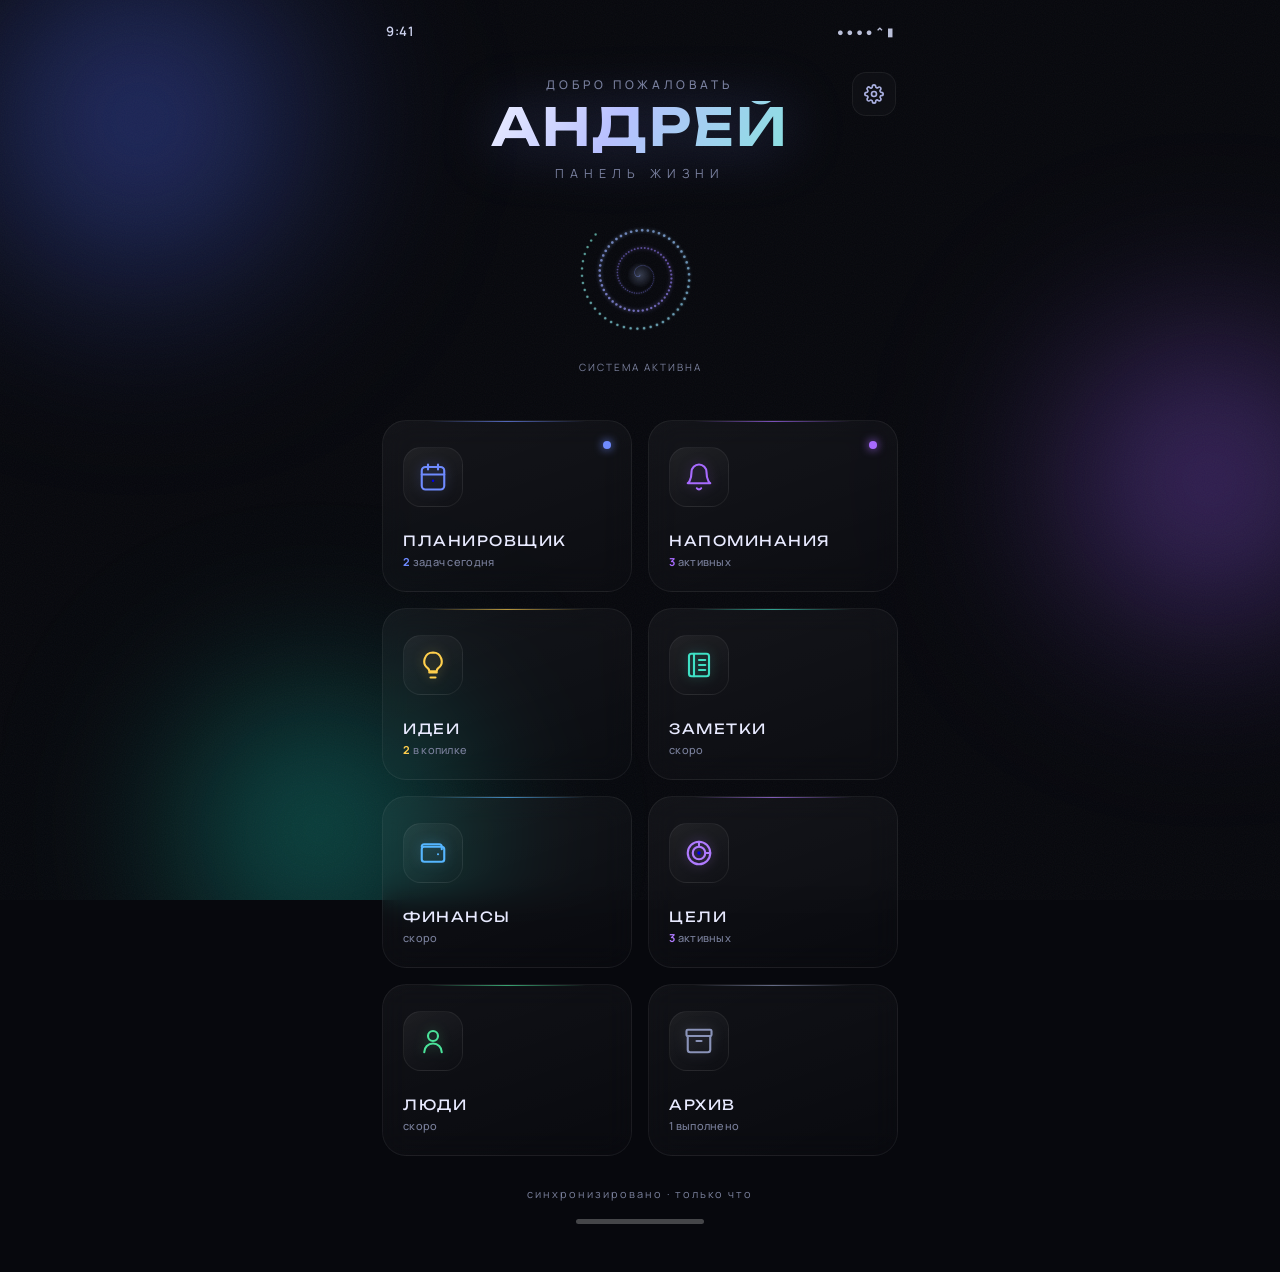
==== index.html @ 5f896f34 "Add files via upload" ====
<!DOCTYPE html>
<html lang="ru">
<head>
<meta charset="UTF-8">
<meta name="viewport" content="width=device-width, initial-scale=1.0, maximum-scale=1.0, user-scalable=no, viewport-fit=cover">
<title>Панель Жизни</title>
<link rel="manifest" href="manifest.json">
<meta name="theme-color" content="#07080d">
<meta name="apple-mobile-web-app-capable" content="yes">
<meta name="apple-mobile-web-app-status-bar-style" content="black-translucent">
<meta name="apple-mobile-web-app-title" content="Панель Жизни">
<link rel="preconnect" href="https://fonts.googleapis.com">
<link rel="preconnect" href="https://fonts.gstatic.com" crossorigin>
<link href="https://fonts.googleapis.com/css2?family=Unbounded:wght@300;400;500;600;700&family=Manrope:wght@300;400;500;600;700&display=swap" rel="stylesheet">
<link rel="stylesheet" href="styles.css">
<style>
  header{text-align:center;padding:30px 0 20px;position:relative}
  .greet{font-size:12px;letter-spacing:4px;color:var(--muted);text-transform:uppercase;margin-bottom:8px;font-weight:500}
  h1.name{font-family:'Unbounded',sans-serif;font-weight:600;font-size:clamp(34px,11vw,52px);
    letter-spacing:2px;line-height:1;
    background:linear-gradient(120deg,#fff 10%,#b8c0ff 45%,#7ee8d8 90%);
    -webkit-background-clip:text;background-clip:text;color:transparent;
    filter:drop-shadow(0 2px 30px rgba(120,140,255,.35));animation:hueShift 10s linear infinite}
  @keyframes hueShift{0%,100%{filter:drop-shadow(0 2px 30px rgba(120,140,255,.35))}50%{filter:drop-shadow(0 2px 36px rgba(120,230,216,.4))}}
  .subtitle{font-size:12.5px;letter-spacing:6px;color:var(--muted);text-transform:uppercase;margin-top:12px;font-weight:400}
  .settings-fab{position:absolute;top:26px;right:2px}

  /* живая спираль */
  .spiral-wrap{display:flex;flex-direction:column;align-items:center;margin-top:18px;gap:10px}
  #spiral{width:150px;height:150px;display:block}
  .spiral-cap{font-size:10px;letter-spacing:2px;color:var(--muted);text-transform:uppercase}

  .grid{display:grid;grid-template-columns:1fr 1fr;gap:16px;margin-top:26px}
  .card{position:relative;border-radius:24px;padding:26px 20px 22px;text-decoration:none;
    background:linear-gradient(160deg,rgba(255,255,255,.045),rgba(255,255,255,.01));
    border:1px solid var(--line);overflow:hidden;cursor:pointer;
    min-height:172px;display:flex;flex-direction:column;justify-content:space-between;
    backdrop-filter:blur(14px);
    transition:transform .35s cubic-bezier(.2,.8,.2,1),border-color .35s,box-shadow .35s;
    opacity:0;transform:translateY(28px) scale(.96);animation:rise .7s forwards cubic-bezier(.2,.8,.2,1)}
  @keyframes rise{to{opacity:1;transform:translateY(0) scale(1)}}
  .card:nth-child(1){animation-delay:.05s}.card:nth-child(2){animation-delay:.13s}
  .card:nth-child(3){animation-delay:.21s}.card:nth-child(4){animation-delay:.29s}
  .card:nth-child(5){animation-delay:.37s}.card:nth-child(6){animation-delay:.45s}
  .card:nth-child(7){animation-delay:.53s}.card:nth-child(8){animation-delay:.61s}
  .card::before{content:"";position:absolute;top:0;left:18%;right:18%;height:1px;
    background:linear-gradient(90deg,transparent,var(--accent),transparent);opacity:.7;transition:.35s}
  .card::after{content:"";position:absolute;inset:0;border-radius:24px;opacity:0;transition:opacity .4s;
    background:radial-gradient(120px 120px at 50% 30%,var(--accent-soft),transparent 70%)}
  .card:hover{transform:translateY(-6px) scale(1.015);border-color:var(--accent-line);
    box-shadow:0 18px 50px -12px var(--accent-glow),0 0 0 1px var(--accent-line) inset}
  .card:hover::after{opacity:1}
  .card:active{transform:translateY(-2px) scale(.99)}
  .icon{width:60px;height:60px;border-radius:18px;display:grid;place-items:center;
    background:linear-gradient(150deg,rgba(255,255,255,.06),transparent);border:1px solid var(--line);transition:.4s}
  .icon svg{width:30px;height:30px;stroke:var(--accent);fill:none;stroke-width:1.7;stroke-linecap:round;stroke-linejoin:round;
    filter:drop-shadow(0 0 6px var(--accent-glow));transition:.4s}
  .card:hover .icon{border-color:var(--accent-line);transform:translateY(-2px)}
  .card:hover .icon svg{filter:drop-shadow(0 0 12px var(--accent))}
  .label{font-family:'Unbounded',sans-serif;font-weight:400;font-size:14px;letter-spacing:1.5px;text-transform:uppercase;color:#e8eaff}
  .meta{font-size:11px;color:var(--muted);margin-top:5px;letter-spacing:.3px;font-weight:500}
  .meta b{color:var(--accent);font-weight:700}
  .dot{position:absolute;top:20px;right:20px;width:8px;height:8px;border-radius:50%;background:var(--accent);
    box-shadow:0 0 10px var(--accent);animation:blink 2.6s ease-in-out infinite}
  @keyframes blink{0%,100%{opacity:1}50%{opacity:.25}}
  .c-plan{--accent:#6f8bff;--accent-soft:rgba(111,139,255,.16);--accent-line:rgba(111,139,255,.5);--accent-glow:rgba(111,139,255,.35)}
  .c-bell{--accent:#a86bff;--accent-soft:rgba(168,107,255,.16);--accent-line:rgba(168,107,255,.5);--accent-glow:rgba(168,107,255,.35)}
  .c-idea{--accent:#ffcf4d;--accent-soft:rgba(255,207,77,.15);--accent-line:rgba(255,207,77,.5);--accent-glow:rgba(255,207,77,.32)}
  .c-note{--accent:#3fe0c5;--accent-soft:rgba(63,224,197,.15);--accent-line:rgba(63,224,197,.5);--accent-glow:rgba(63,224,197,.32)}
  .c-fin{--accent:#56b6ff;--accent-soft:rgba(86,182,255,.15);--accent-line:rgba(86,182,255,.5);--accent-glow:rgba(86,182,255,.32)}
  .c-goal{--accent:#b07bff;--accent-soft:rgba(176,123,255,.16);--accent-line:rgba(176,123,255,.5);--accent-glow:rgba(176,123,255,.35)}
  .c-ppl{--accent:#4be39a;--accent-soft:rgba(75,227,154,.15);--accent-line:rgba(75,227,154,.5);--accent-glow:rgba(75,227,154,.32)}
  .c-arch{--accent:#8a93b8;--accent-soft:rgba(138,147,184,.14);--accent-line:rgba(138,147,184,.5);--accent-glow:rgba(138,147,184,.3)}
  .foot{text-align:center;margin-top:30px;color:var(--muted);font-size:11px;letter-spacing:2px}
  .homebar{width:128px;height:5px;border-radius:3px;background:rgba(255,255,255,.25);margin:18px auto 0}
</style>
</head>
<body>
  <div class="aurora"><div class="blob b1"></div><div class="blob b2"></div><div class="blob b3"></div></div>
  <div class="grain"></div>
  <div class="cursor-glow" id="glow"></div>

  <div class="wrap">
    <div class="statusbar"><span>9:41</span><span class="sig">● ● ● ● ⌃ ▮</span></div>

    <header>
      <a class="iconbtn settings-fab" href="#" title="Настройки" id="settings">
        <svg viewBox="0 0 24 24" fill="none" stroke-width="1.6"><path d="M12 15a3 3 0 100-6 3 3 0 000 6z"/><path d="M19.4 15a1.65 1.65 0 00.33 1.82l.06.06a2 2 0 11-2.83 2.83l-.06-.06a1.65 1.65 0 00-1.82-.33 1.65 1.65 0 00-1 1.51V21a2 2 0 01-4 0v-.09A1.65 1.65 0 009 19.4a1.65 1.65 0 00-1.82.33l-.06.06a2 2 0 11-2.83-2.83l.06-.06a1.65 1.65 0 00.33-1.82 1.65 1.65 0 00-1.51-1H3a2 2 0 010-4h.09A1.65 1.65 0 004.6 9a1.65 1.65 0 00-.33-1.82l-.06-.06a2 2 0 112.83-2.83l.06.06a1.65 1.65 0 001.82.33H9a1.65 1.65 0 001-1.51V3a2 2 0 014 0v.09a1.65 1.65 0 001 1.51 1.65 1.65 0 001.82-.33l.06-.06a2 2 0 112.83 2.83l-.06.06a1.65 1.65 0 00-.33 1.82V9a1.65 1.65 0 001.51 1H21a2 2 0 010 4h-.09a1.65 1.65 0 00-1.51 1z"/></svg>
      </a>
      <div class="greet">Добро пожаловать</div>
      <h1 class="name">АНДРЕЙ</h1>
      <div class="subtitle">панель жизни</div>
      <div class="spiral-wrap">
        <canvas id="spiral" width="300" height="300"></canvas>
        <div class="spiral-cap" id="spiralCap">система активна</div>
      </div>
    </header>

    <main class="grid">
      <a class="card c-plan" href="planner.html">
        <span class="dot"></span>
        <div class="icon"><svg viewBox="0 0 24 24"><rect x="3" y="4" width="18" height="18" rx="3"/><path d="M16 2v4M8 2v4M3 10h18"/><circle cx="12" cy="15" r="1" fill="currentColor" stroke="none"/></svg></div>
        <div><div class="label">Планировщик</div><div class="meta" id="m-plan"><b>—</b> задач сегодня</div></div>
      </a>
      <a class="card c-bell" href="#">
        <span class="dot"></span>
        <div class="icon"><svg viewBox="0 0 24 24"><path d="M18 8a6 6 0 00-12 0c0 7-3 9-3 9h18s-3-2-3-9z"/><path d="M13.7 21a2 2 0 01-3.4 0"/></svg></div>
        <div><div class="label">Напоминания</div><div class="meta" id="m-bell"><b>—</b> активных</div></div>
      </a>
      <a class="card c-idea" href="#">
        <div class="icon"><svg viewBox="0 0 24 24"><path d="M9 18h6M10 22h4M12 2a7 7 0 00-4 12.7c.6.5 1 1.3 1 2.3h6c0-1 .4-1.8 1-2.3A7 7 0 0012 2z"/></svg></div>
        <div><div class="label">Идеи</div><div class="meta" id="m-idea"><b>—</b> в копилке</div></div>
      </a>
      <a class="card c-note" href="#">
        <div class="icon"><svg viewBox="0 0 24 24"><rect x="4" y="3" width="16" height="18" rx="2"/><path d="M8 3v18M12 8h5M12 12h5M12 16h5"/></svg></div>
        <div><div class="label">Заметки</div><div class="meta">скоро</div></div>
      </a>
      <a class="card c-fin" href="#">
        <div class="icon"><svg viewBox="0 0 24 24"><path d="M3 7a2 2 0 012-2h12a2 2 0 012 2v2"/><rect x="3" y="7" width="18" height="12" rx="2"/><path d="M16 13h.01"/></svg></div>
        <div><div class="label">Финансы</div><div class="meta">скоро</div></div>
      </a>
      <a class="card c-goal" href="#">
        <div class="icon"><svg viewBox="0 0 24 24"><circle cx="12" cy="12" r="9"/><circle cx="12" cy="12" r="5"/><circle cx="12" cy="12" r="1.4" fill="currentColor" stroke="none"/><path d="M12 3v3M21 12h-3"/></svg></div>
        <div><div class="label">Цели</div><div class="meta" id="m-goal"><b>—</b> активных</div></div>
      </a>
      <a class="card c-ppl" href="#">
        <div class="icon"><svg viewBox="0 0 24 24"><circle cx="12" cy="8" r="4"/><path d="M5 21c0-3.9 3.1-7 7-7s7 3.1 7 7"/></svg></div>
        <div><div class="label">Люди</div><div class="meta">скоро</div></div>
      </a>
      <a class="card c-arch" href="#">
        <div class="icon"><svg viewBox="0 0 24 24"><path d="M21 8v11a2 2 0 01-2 2H5a2 2 0 01-2-2V8"/><rect x="2" y="3" width="20" height="5" rx="1"/><path d="M10 12h4"/></svg></div>
        <div><div class="label">Архив</div><div class="meta" id="m-arch">всё сохранено</div></div>
      </a>
    </main>

    <div class="foot">синхронизировано · только что</div>
    <div class="homebar"></div>
  </div>

  <div class="toast" id="toast"></div>

<script src="store.js"></script>
<script>
// ===== живая спираль на canvas =====
(function(){
  const cv=document.getElementById('spiral');const ctx=cv.getContext('2d');
  const DPR=Math.min(window.devicePixelRatio||1,2);
  cv.width=300*DPR;cv.height=300*DPR;ctx.scale(DPR,DPR);
  const W=300,H=300,cx=W/2,cy=H/2;
  const N=170;                  // частиц на спирали
  const turns=3.4;              // витков
  const maxR=120;
  const palette=[[111,139,255],[155,124,255],[126,232,216]];
  function lerp(a,b,t){return a+(b-a)*t}
  function colAt(t){ // плавный переход по палитре
    const seg=t*(palette.length-1);const i=Math.floor(seg);const f=seg-i;
    const a=palette[i],b=palette[Math.min(i+1,palette.length-1)];
    return [Math.round(lerp(a[0],b[0],f)),Math.round(lerp(a[1],b[1],f)),Math.round(lerp(a[2],b[2],f))];
  }
  let t0=performance.now();
  function frame(now){
    const time=(now-t0)/1000;
    ctx.clearRect(0,0,W,H);
    ctx.globalCompositeOperation='lighter';
    const breath=1+0.05*Math.sin(time*1.2);            // дыхание
    for(let i=0;i<N;i++){
      const p=i/N;
      const ang=p*turns*Math.PI*2 + time*0.6;          // вращение
      const r=p*maxR*breath;
      const x=cx+Math.cos(ang)*r;
      const y=cy+Math.sin(ang)*r;
      const c=colAt(p);
      const pulse=0.55+0.45*Math.sin(time*2 - p*6);     // бегущая волна яркости
      const size=lerp(0.6,2.8,p)*(0.8+0.5*pulse);
      ctx.beginPath();
      ctx.fillStyle='rgba('+c[0]+','+c[1]+','+c[2]+','+(0.25+0.6*pulse*p).toFixed(3)+')';
      ctx.shadowColor='rgba('+c[0]+','+c[1]+','+c[2]+',0.9)';
      ctx.shadowBlur=8*pulse;
      ctx.arc(x,y,size,0,Math.PI*2);
      ctx.fill();
    }
    // светящееся ядро
    const core=ctx.createRadialGradient(cx,cy,0,cx,cy,26);
    core.addColorStop(0,'rgba(180,200,255,'+(0.5+0.3*Math.sin(time*1.6))+')');
    core.addColorStop(1,'rgba(180,200,255,0)');
    ctx.fillStyle=core;ctx.shadowBlur=0;
    ctx.beginPath();ctx.arc(cx,cy,26,0,Math.PI*2);ctx.fill();
    ctx.globalCompositeOperation='source-over';
    requestAnimationFrame(frame);
  }
  requestAnimationFrame(frame);
})();

// ===== живые цифры на карточках из хранилища =====
(function(){
  const T=Store.tasks, today=Store.today();
  const todayCnt=T.filter(t=>t.date===today && t.status!=='done').length;
  const remCnt=T.reduce((s,t)=>s+((t.reminders&&t.reminders.length&&t.status!=='done')?1:0),0);
  const goalCnt=Store.goals.length;
  const ideaCnt=Store.ideas.length;
  const arch=T.filter(t=>t.status==='done').length;
  set('m-plan', todayCnt, 'задач сегодня');
  set('m-bell', remCnt, 'активных');
  set('m-idea', ideaCnt, 'в копилке');
  set('m-goal', goalCnt, 'активных');
  document.getElementById('m-arch').textContent = arch? (arch+' выполнено') : 'всё сохранено';
  function set(id,n,suffix){const el=document.getElementById(id);if(el)el.innerHTML='<b>'+n+'</b> '+suffix;}
})();

// ===== ореол за курсором =====
const glow=document.getElementById('glow');
window.addEventListener('pointermove',e=>{if(e.pointerType==='mouse'){glow.style.opacity=1;glow.style.left=e.clientX+'px';glow.style.top=e.clientY+'px'}});

// настройки (заглушка)
document.getElementById('settings').onclick=e=>{e.preventDefault();const t=document.getElementById('toast');t.innerHTML='⚙ Настройки появятся позже';t.classList.add('show');setTimeout(()=>t.classList.remove('show'),1800)};

// регистрация service worker для установки на телефон
if('serviceWorker' in navigator){navigator.serviceWorker.register('service-worker.js').catch(()=>{})}
</script>
</body>
</html>
---- styles.css ----
/* ===== Панель Жизни — общая дизайн-система ===== */
:root{
  --bg:#07080d;--ink:#eef1ff;--muted:#7a809c;
  --line:rgba(255,255,255,.06);--glass:rgba(255,255,255,.025);
  --accent:#6f8bff;--accent-soft:rgba(111,139,255,.16);
  --accent-line:rgba(111,139,255,.5);--accent-glow:rgba(111,139,255,.35);
  --p-high:#ff6b8b;--p-mid:#ffcf4d;--p-low:#4be39a;
  --s-plan:#6f8bff;--s-prog:#ffcf4d;--s-done:#4be39a;
  --safe-top:env(safe-area-inset-top,0px);
  --safe-bot:env(safe-area-inset-bottom,0px);
}
*{margin:0;padding:0;box-sizing:border-box;-webkit-tap-highlight-color:transparent}
html,body{height:100%}
body{font-family:'Manrope',sans-serif;background:var(--bg);color:var(--ink);
  overflow-x:hidden;position:relative;min-height:100vh;-webkit-font-smoothing:antialiased}

/* фон-атмосфера */
.aurora{position:fixed;inset:0;z-index:0;overflow:hidden;pointer-events:none}
.blob{position:absolute;border-radius:50%;filter:blur(80px);opacity:.5;mix-blend-mode:screen}
.b1{width:480px;height:480px;background:radial-gradient(circle,#4f6bff,transparent 70%);top:-120px;left:-100px;animation:drift1 18s ease-in-out infinite}
.b2{width:420px;height:420px;background:radial-gradient(circle,#9b5cff,transparent 70%);top:30%;right:-140px;animation:drift2 22s ease-in-out infinite}
.b3{width:380px;height:380px;background:radial-gradient(circle,#15d9c4,transparent 70%);bottom:-120px;left:10%;animation:drift3 26s ease-in-out infinite}
@keyframes drift1{0%,100%{transform:translate(0,0) scale(1)}50%{transform:translate(60px,80px) scale(1.15)}}
@keyframes drift2{0%,100%{transform:translate(0,0) scale(1)}50%{transform:translate(-70px,60px) scale(.9)}}
@keyframes drift3{0%,100%{transform:translate(0,0) scale(1)}50%{transform:translate(50px,-60px) scale(1.1)}}
.grain{position:fixed;inset:0;z-index:1;pointer-events:none;opacity:.04;
  background-image:url("data:image/svg+xml,%3Csvg xmlns='http://www.w3.org/2000/svg' width='120' height='120'%3E%3Cfilter id='n'%3E%3CfeTurbulence type='fractalNoise' baseFrequency='.9' numOctaves='2'/%3E%3C/filter%3E%3Crect width='100%25' height='100%25' filter='url(%23n)'/%3E%3C/svg%3E")}
.cursor-glow{position:fixed;width:520px;height:520px;border-radius:50%;
  background:radial-gradient(circle,rgba(120,140,255,.10),transparent 60%);
  transform:translate(-50%,-50%);pointer-events:none;z-index:2;transition:opacity .4s;opacity:0;will-change:transform}

.wrap{position:relative;z-index:3;max-width:560px;margin:0 auto;
  padding:calc(var(--safe-top) + 8px) 22px calc(var(--safe-bot) + 48px);min-height:100vh}

/* статус-бар-заглушка */
.statusbar{display:flex;justify-content:space-between;align-items:center;padding:14px 4px 6px;font-size:13px;font-weight:600;letter-spacing:.5px;color:#cfd4f0}
.statusbar .sig{display:flex;gap:6px;align-items:center;opacity:.9;font-size:11px}

/* шапка экрана */
.topbar{display:flex;align-items:center;gap:14px;padding:10px 2px 6px}
.iconbtn{width:44px;height:44px;border-radius:14px;border:1px solid var(--line);background:var(--glass);
  backdrop-filter:blur(10px);display:grid;place-items:center;cursor:pointer;transition:.3s;flex-shrink:0;text-decoration:none}
.iconbtn:hover{border-color:var(--accent-line);box-shadow:0 0 20px var(--accent-glow)}
.iconbtn svg{width:20px;height:20px;stroke:#aab0e0;fill:none;stroke-width:2;stroke-linecap:round;stroke-linejoin:round}
.titleblock{flex:1}
.titleblock .kicker{font-size:10px;letter-spacing:3px;color:var(--muted);text-transform:uppercase;font-weight:500}
.titleblock h1{font-family:'Unbounded',sans-serif;font-weight:500;font-size:24px;letter-spacing:1px;
  background:linear-gradient(120deg,#fff,#b8c0ff);-webkit-background-clip:text;background-clip:text;color:transparent}

/* всплывашка */
.toast{position:fixed;left:50%;bottom:calc(var(--safe-bot) + 30px);transform:translateX(-50%) translateY(20px);
  background:rgba(20,22,34,.92);backdrop-filter:blur(16px);border:1px solid var(--accent-line);color:#eef1ff;
  padding:13px 20px;border-radius:16px;font-size:13px;font-weight:500;z-index:80;box-shadow:0 12px 40px -8px var(--accent-glow);
  opacity:0;pointer-events:none;transition:.35s;max-width:88%}
.toast.show{opacity:1;transform:translateX(-50%) translateY(0)}
.toast b{color:var(--accent)}
.hidden{display:none!important}
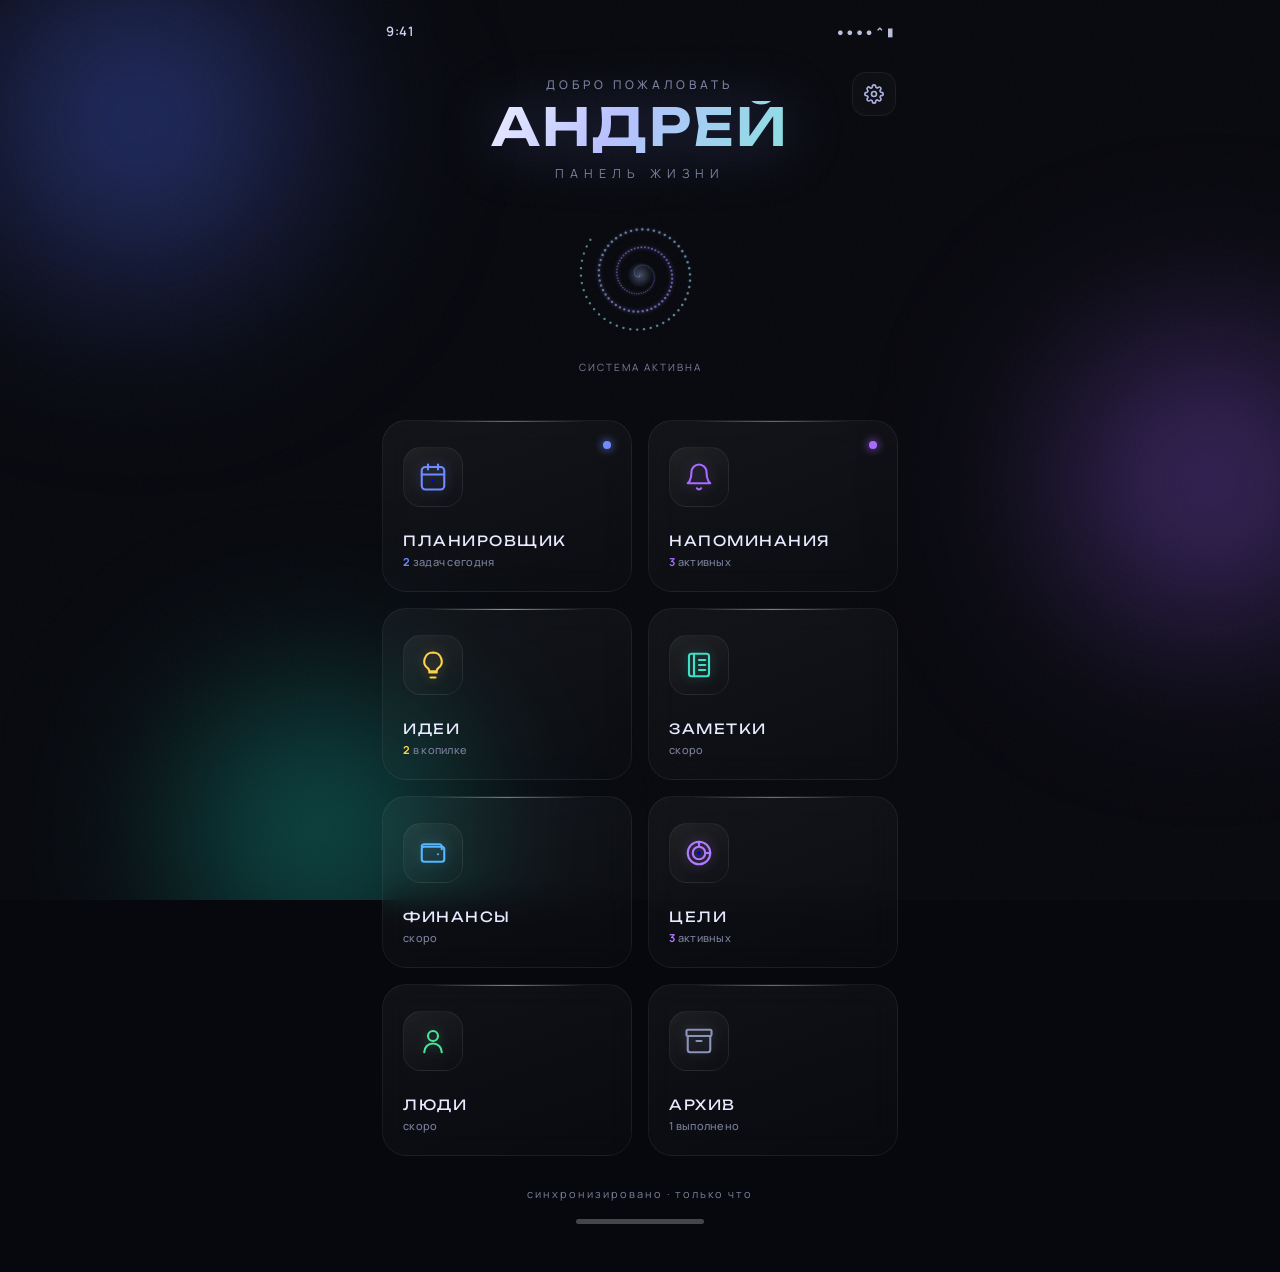
==== commit cd629f4d: "Add files via upload" ====
--- a/index.html
+++ b/index.html
@@ -127,7 +127,7 @@
         <div class="icon"><svg viewBox="0 0 24 24"><circle cx="12" cy="8" r="4"/><path d="M5 21c0-3.9 3.1-7 7-7s7 3.1 7 7"/></svg></div>
         <div><div class="label">Люди</div><div class="meta">скоро</div></div>
       </a>
-      <a class="card c-arch" href="#">
+      <a class="card c-arch" href="archive.html">
         <div class="icon"><svg viewBox="0 0 24 24"><path d="M21 8v11a2 2 0 01-2 2H5a2 2 0 01-2-2V8"/><rect x="2" y="3" width="20" height="5" rx="1"/><path d="M10 12h4"/></svg></div>
         <div><div class="label">Архив</div><div class="meta" id="m-arch">всё сохранено</div></div>
       </a>
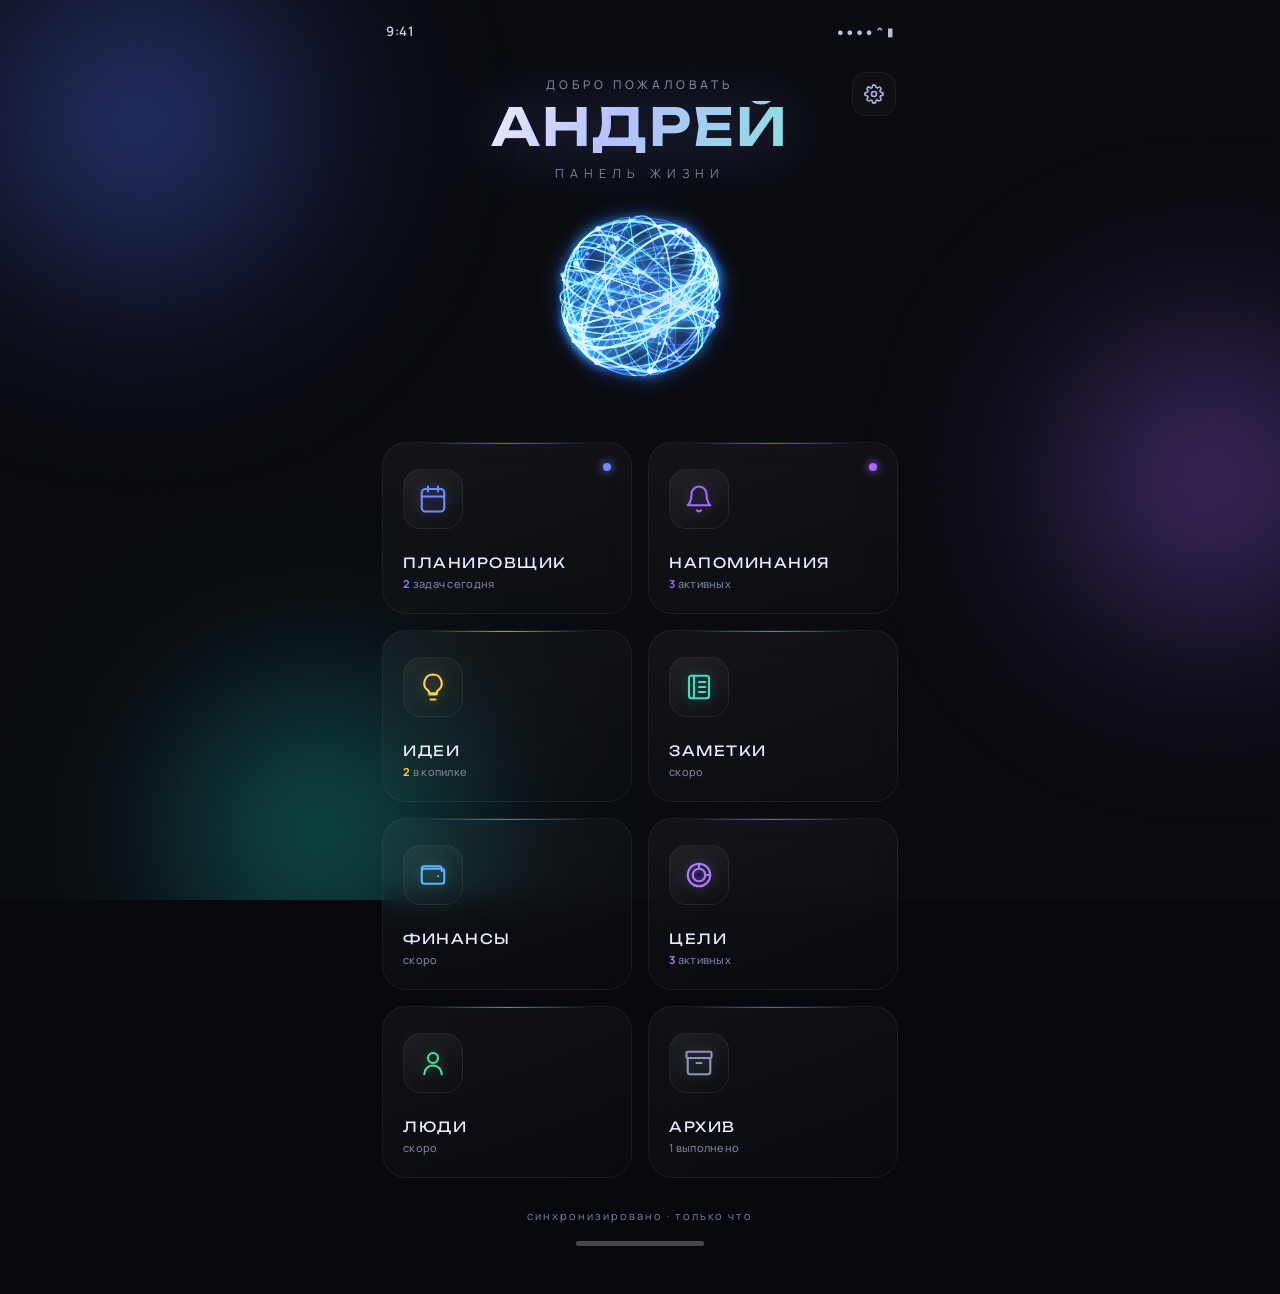
==== commit 3745cd7c: "Add files via upload" ====
--- a/index.html
+++ b/index.html
@@ -26,9 +26,9 @@
   .settings-fab{position:absolute;top:26px;right:2px}
 
   /* живая спираль */
-  .spiral-wrap{display:flex;flex-direction:column;align-items:center;margin-top:18px;gap:10px}
-  #spiral{width:150px;height:150px;display:block}
-  .spiral-cap{font-size:10px;letter-spacing:2px;color:var(--muted);text-transform:uppercase}
+  .spiral-wrap{display:flex;flex-direction:column;align-items:center;margin-top:14px}
+  #sphere{width:200px;height:200px;display:block;touch-action:none;cursor:grab}
+  #sphere:active{cursor:grabbing}
 
   .grid{display:grid;grid-template-columns:1fr 1fr;gap:16px;margin-top:26px}
   .card{position:relative;border-radius:24px;padding:26px 20px 22px;text-decoration:none;
@@ -91,8 +91,7 @@
       <h1 class="name">АНДРЕЙ</h1>
       <div class="subtitle">панель жизни</div>
       <div class="spiral-wrap">
-        <canvas id="spiral" width="300" height="300"></canvas>
-        <div class="spiral-cap" id="spiralCap">система активна</div>
+        <canvas id="sphere"></canvas>
       </div>
     </header>
 
@@ -141,54 +140,125 @@
 
 <script src="store.js"></script>
 <script>
-// ===== живая спираль на canvas =====
+// ===== интерактивная сфера с орбитами =====
 (function(){
-  const cv=document.getElementById('spiral');const ctx=cv.getContext('2d');
-  const DPR=Math.min(window.devicePixelRatio||1,2);
-  cv.width=300*DPR;cv.height=300*DPR;ctx.scale(DPR,DPR);
-  const W=300,H=300,cx=W/2,cy=H/2;
-  const N=170;                  // частиц на спирали
-  const turns=3.4;              // витков
-  const maxR=120;
-  const palette=[[111,139,255],[155,124,255],[126,232,216]];
-  function lerp(a,b,t){return a+(b-a)*t}
-  function colAt(t){ // плавный переход по палитре
-    const seg=t*(palette.length-1);const i=Math.floor(seg);const f=seg-i;
-    const a=palette[i],b=palette[Math.min(i+1,palette.length-1)];
-    return [Math.round(lerp(a[0],b[0],f)),Math.round(lerp(a[1],b[1],f)),Math.round(lerp(a[2],b[2],f))];
-  }
-  let t0=performance.now();
-  function frame(now){
-    const time=(now-t0)/1000;
+  const cv=document.getElementById('sphere');if(!cv)return;
+  const ctx=cv.getContext('2d');
+  let W,H,CX,CY,R,DPR;
+  function resize(){
+    DPR=Math.min(window.devicePixelRatio||1,2);
+    const css=cv.getBoundingClientRect();
+    W=css.width||200;H=css.height||200;
+    cv.width=W*DPR;cv.height=H*DPR;
+    ctx.setTransform(DPR,0,0,DPR,0,0);
+    CX=W/2;CY=H/2;R=Math.min(W,H)*0.40;
+  }
+  resize();window.addEventListener('resize',resize);
+
+  function makeArc(){
+    const a=Math.random()*Math.PI*2;
+    const b=(Math.random()-0.5)*Math.PI;
+    const hue=195+Math.random()*40;
+    return {a,b,hue,
+      light:55+Math.random()*25,
+      width:Math.random()*1.2+0.6,
+      seg:0.55+Math.random()*0.9,
+      off:Math.random()*Math.PI*2,
+      speed:(Math.random()*0.4+0.6)*(Math.random()<.5?-1:1)};
+  }
+  const arcs=Array.from({length:42},makeArc);
+
+  function project(theta,arc,rotY,rotX){
+    let x=Math.cos(theta),y=Math.sin(theta),z=0;
+    let y1=y*Math.cos(arc.b)-z*Math.sin(arc.b);
+    let z1=y*Math.sin(arc.b)+z*Math.cos(arc.b);
+    const ay=arc.a+rotY;
+    let x2=x*Math.cos(ay)+z1*Math.sin(ay);
+    let z2=-x*Math.sin(ay)+z1*Math.cos(ay);
+    let y3=y1*Math.cos(rotX)-z2*Math.sin(rotX);
+    let z3=y1*Math.sin(rotX)+z2*Math.cos(rotX);
+    return {x:x2,y:y3,z:z3};
+  }
+
+  // быстрее, чем оригинал
+  let rotY=0,rotX=-0.25;
+  let velY=0.011,velX=0;          // автоповорот ускорен (было 0.0045)
+  let dragging=false,lastX=0,lastY=0;
+  const AUTO=0.011;
+  let energy=0;
+
+  function down(x,y){dragging=true;lastX=x;lastY=y;velX=velY=0}
+  function move(x,y){if(!dragging)return;
+    const dx=x-lastX,dy=y-lastY;
+    rotY+=dx*0.011;rotX+=dy*0.011;
+    rotX=Math.max(-Math.PI/2.1,Math.min(Math.PI/2.1,rotX));
+    velY=dx*0.011;velX=dy*0.011;lastX=x;lastY=y;}
+  function up(){dragging=false}
+  cv.addEventListener('mousedown',e=>down(e.clientX,e.clientY));
+  window.addEventListener('mousemove',e=>move(e.clientX,e.clientY));
+  window.addEventListener('mouseup',up);
+  cv.addEventListener('touchstart',e=>{const t=e.touches[0];down(t.clientX,t.clientY)},{passive:true});
+  cv.addEventListener('touchmove',e=>{const t=e.touches[0];move(t.clientX,t.clientY);e.preventDefault()},{passive:false});
+  cv.addEventListener('touchend',up);
+
+  let t=0;
+  function frame(){
+    const speedNow=Math.min(1,(Math.abs(velY)+Math.abs(velX))/0.05);
+    energy+=(speedNow-energy)*(speedNow>energy?0.25:0.04);
+    t+=0.011+energy*0.06;          // течение орбит ускорено (было 0.0045)
+
+    rotY+=velY;rotX+=velX;
+    rotX=Math.max(-Math.PI/2.1,Math.min(Math.PI/2.1,rotX));
+    if(!dragging){
+      velY*=0.95;velX*=0.95;
+      if(Math.abs(velY)<AUTO&&Math.abs(velX)<0.0005){velY+=(AUTO-velY)*0.02;velX*=0.9;}
+    }
+
     ctx.clearRect(0,0,W,H);
     ctx.globalCompositeOperation='lighter';
-    const breath=1+0.05*Math.sin(time*1.2);            // дыхание
-    for(let i=0;i<N;i++){
-      const p=i/N;
-      const ang=p*turns*Math.PI*2 + time*0.6;          // вращение
-      const r=p*maxR*breath;
-      const x=cx+Math.cos(ang)*r;
-      const y=cy+Math.sin(ang)*r;
-      const c=colAt(p);
-      const pulse=0.55+0.45*Math.sin(time*2 - p*6);     // бегущая волна яркости
-      const size=lerp(0.6,2.8,p)*(0.8+0.5*pulse);
-      ctx.beginPath();
-      ctx.fillStyle='rgba('+c[0]+','+c[1]+','+c[2]+','+(0.25+0.6*pulse*p).toFixed(3)+')';
-      ctx.shadowColor='rgba('+c[0]+','+c[1]+','+c[2]+',0.9)';
-      ctx.shadowBlur=8*pulse;
-      ctx.arc(x,y,size,0,Math.PI*2);
-      ctx.fill();
-    }
-    // светящееся ядро
-    const core=ctx.createRadialGradient(cx,cy,0,cx,cy,26);
-    core.addColorStop(0,'rgba(180,200,255,'+(0.5+0.3*Math.sin(time*1.6))+')');
-    core.addColorStop(1,'rgba(180,200,255,0)');
-    ctx.fillStyle=core;ctx.shadowBlur=0;
-    ctx.beginPath();ctx.arc(cx,cy,26,0,Math.PI*2);ctx.fill();
+
+    arcs.forEach(arc=>{
+      const phase=arc.off+t*arc.speed;
+      const start=phase,end=phase+arc.seg*Math.PI*2;
+      const steps=64;let prev=null;
+      for(let i=0;i<=steps;i++){
+        const th=start+(end-start)*(i/steps);
+        const p=project(th,arc,rotY,rotX);
+        const sx=CX+p.x*R,sy=CY+p.y*R;
+        const depth=(p.z+1)/2;
+        // усилены яркость и свечение
+        const alpha=(0.22+depth*0.78)*(1+energy*0.9);
+        const light=arc.light+energy*22;
+        if(prev){
+          ctx.strokeStyle='hsla('+arc.hue+',100%,'+light+'%,'+Math.min(1,alpha)+')';
+          ctx.lineWidth=arc.width*(1+energy*0.6);
+          ctx.shadowColor='hsla('+arc.hue+',100%,70%,0.9)';
+          ctx.shadowBlur=6+depth*8+energy*10;   // сияние линий
+          ctx.beginPath();ctx.moveTo(prev.sx,prev.sy);ctx.lineTo(sx,sy);ctx.stroke();
+        }
+        prev={sx,sy};
+      }
+      // яркая точка-голова на ведущем конце дуги
+      const head=project(end,arc,rotY,rotX);
+      const hd=(head.z+1)/2;
+      const hx=CX+head.x*R,hy=CY+head.y*R;
+      ctx.shadowColor='hsla('+arc.hue+',100%,75%,1)';
+      ctx.shadowBlur=10+hd*14+energy*16;
+      ctx.fillStyle='hsla('+arc.hue+',100%,'+(80+energy*15)+'%,'+(0.5+hd*0.5)+')';
+      ctx.beginPath();ctx.arc(hx,hy,(1.4+hd*1.8)*(1+energy*0.5),0,Math.PI*2);ctx.fill();
+    });
+    ctx.shadowBlur=0;
     ctx.globalCompositeOperation='source-over';
+
+    // светящееся ядро + ореол (усилены)
+    const halo=ctx.createRadialGradient(CX,CY,R*0.5,CX,CY,R*1.3);
+    halo.addColorStop(0,'rgba(70,150,255,'+(0.18+energy*0.22)+')');
+    halo.addColorStop(1,'rgba(50,120,255,0)');
+    ctx.fillStyle=halo;ctx.beginPath();ctx.arc(CX,CY,R*1.3,0,Math.PI*2);ctx.fill();
+
     requestAnimationFrame(frame);
   }
-  requestAnimationFrame(frame);
+  frame();
 })();
 
 // ===== живые цифры на карточках из хранилища =====
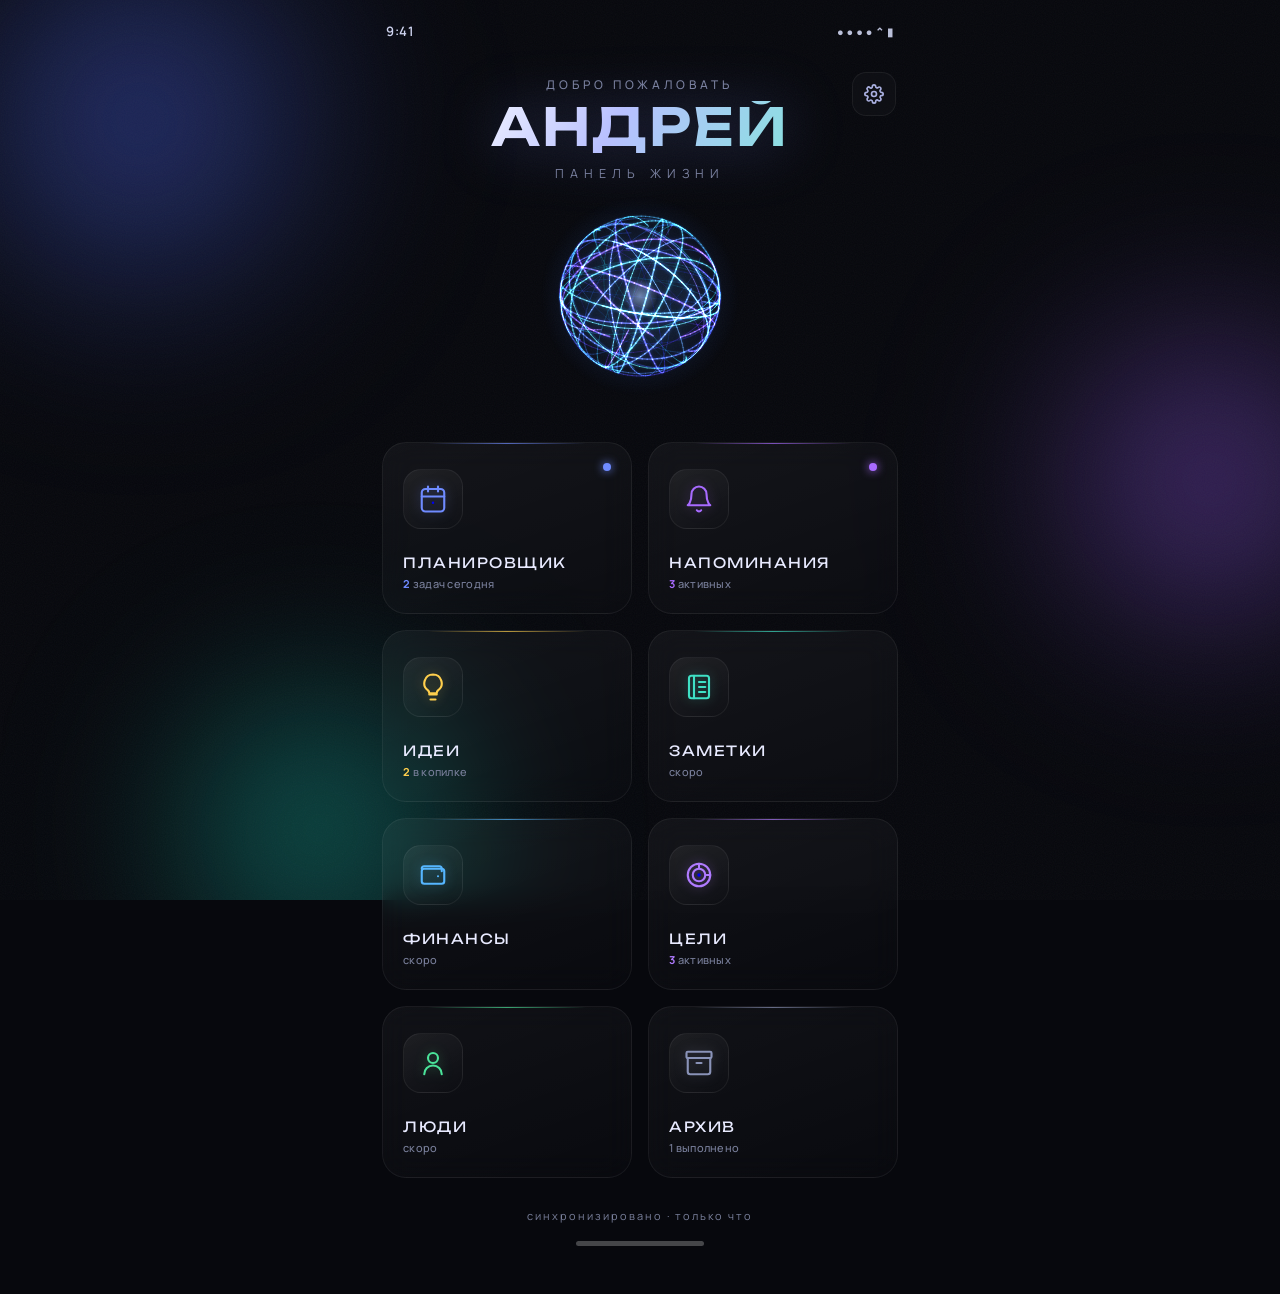
==== commit 079582b3: "Add files via upload" ====
--- a/index.html
+++ b/index.html
@@ -27,8 +27,7 @@
 
   /* живая спираль */
   .spiral-wrap{display:flex;flex-direction:column;align-items:center;margin-top:14px}
-  #sphere{width:200px;height:200px;display:block;touch-action:none;cursor:grab}
-  #sphere:active{cursor:grabbing}
+  #sphere{width:200px;height:200px;display:block;pointer-events:none}
 
   .grid{display:grid;grid-template-columns:1fr 1fr;gap:16px;margin-top:26px}
   .card{position:relative;border-radius:24px;padding:26px 20px 22px;text-decoration:none;
@@ -140,7 +139,7 @@
 
 <script src="store.js"></script>
 <script>
-// ===== интерактивная сфера с орбитами =====
+// ===== автономная сфера с орбитами (плавно, без интерактива) =====
 (function(){
   const cv=document.getElementById('sphere');if(!cv)return;
   const ctx=cv.getContext('2d');
@@ -155,20 +154,29 @@
   }
   resize();window.addEventListener('resize',resize);
 
-  function makeArc(){
+  // палитра перелива: синий -> фиолетовый -> бирюза (hue в HSL)
+  // 220 синий, 265 фиолет, 175 бирюза
+  function makeArc(i,n){
     const a=Math.random()*Math.PI*2;
     const b=(Math.random()-0.5)*Math.PI;
-    const hue=195+Math.random()*40;
-    return {a,b,hue,
-      light:55+Math.random()*25,
-      width:Math.random()*1.2+0.6,
-      seg:0.55+Math.random()*0.9,
+    return {a,b,
+      hueBase:Math.random(),          // позиция в палитре 0..1
+      width:Math.random()*0.7+0.5,
+      seg:0.5+Math.random()*0.85,
       off:Math.random()*Math.PI*2,
-      speed:(Math.random()*0.4+0.6)*(Math.random()<.5?-1:1)};
-  }
-  const arcs=Array.from({length:42},makeArc);
-
-  function project(theta,arc,rotY,rotX){
+      speed:(Math.random()*0.3+0.5)*(Math.random()<.5?-1:1)};
+  }
+  const arcs=Array.from({length:34},makeArc);
+
+  function hueAt(p){ // p 0..1 -> плавный перелив по трём цветам
+    const stops=[220,265,175,220];
+    const seg=p*(stops.length-1);const i=Math.floor(seg);const f=seg-i;
+    return stops[i]+(stops[i+1]-stops[i])*f;
+  }
+
+  const rotX=-0.30;               // фиксированный приятный наклон
+  let rotY=0;
+  function project(theta,arc){
     let x=Math.cos(theta),y=Math.sin(theta),z=0;
     let y1=y*Math.cos(arc.b)-z*Math.sin(arc.b);
     let z1=y*Math.sin(arc.b)+z*Math.cos(arc.b);
@@ -180,82 +188,56 @@
     return {x:x2,y:y3,z:z3};
   }
 
-  // быстрее, чем оригинал
-  let rotY=0,rotX=-0.25;
-  let velY=0.011,velX=0;          // автоповорот ускорен (было 0.0045)
-  let dragging=false,lastX=0,lastY=0;
-  const AUTO=0.011;
-  let energy=0;
-
-  function down(x,y){dragging=true;lastX=x;lastY=y;velX=velY=0}
-  function move(x,y){if(!dragging)return;
-    const dx=x-lastX,dy=y-lastY;
-    rotY+=dx*0.011;rotX+=dy*0.011;
-    rotX=Math.max(-Math.PI/2.1,Math.min(Math.PI/2.1,rotX));
-    velY=dx*0.011;velX=dy*0.011;lastX=x;lastY=y;}
-  function up(){dragging=false}
-  cv.addEventListener('mousedown',e=>down(e.clientX,e.clientY));
-  window.addEventListener('mousemove',e=>move(e.clientX,e.clientY));
-  window.addEventListener('mouseup',up);
-  cv.addEventListener('touchstart',e=>{const t=e.touches[0];down(t.clientX,t.clientY)},{passive:true});
-  cv.addEventListener('touchmove',e=>{const t=e.touches[0];move(t.clientX,t.clientY);e.preventDefault()},{passive:false});
-  cv.addEventListener('touchend',up);
-
   let t=0;
   function frame(){
-    const speedNow=Math.min(1,(Math.abs(velY)+Math.abs(velX))/0.05);
-    energy+=(speedNow-energy)*(speedNow>energy?0.25:0.04);
-    t+=0.011+energy*0.06;          // течение орбит ускорено (было 0.0045)
-
-    rotY+=velY;rotX+=velX;
-    rotX=Math.max(-Math.PI/2.1,Math.min(Math.PI/2.1,rotX));
-    if(!dragging){
-      velY*=0.95;velX*=0.95;
-      if(Math.abs(velY)<AUTO&&Math.abs(velX)<0.0005){velY+=(AUTO-velY)*0.02;velX*=0.9;}
-    }
+    t+=0.01;
+    rotY+=0.006;                   // плавное автовращение
 
     ctx.clearRect(0,0,W,H);
+
+    // мягкий ореол-подложка (один раз, лёгкий)
+    const halo=ctx.createRadialGradient(CX,CY,R*0.55,CX,CY,R*1.25);
+    halo.addColorStop(0,'rgba(80,150,255,0.16)');
+    halo.addColorStop(1,'rgba(60,120,255,0)');
+    ctx.fillStyle=halo;ctx.beginPath();ctx.arc(CX,CY,R*1.25,0,Math.PI*2);ctx.fill();
+
     ctx.globalCompositeOperation='lighter';
+    ctx.lineCap='round';
+    const phaseShift=t*0.15;        // медленный сдвиг перелива по всей сфере
 
     arcs.forEach(arc=>{
       const phase=arc.off+t*arc.speed;
       const start=phase,end=phase+arc.seg*Math.PI*2;
-      const steps=64;let prev=null;
+      const steps=70;let prev=null,prevDepth=0;
+      const hue=hueAt((arc.hueBase+phaseShift)%1);
       for(let i=0;i<=steps;i++){
         const th=start+(end-start)*(i/steps);
-        const p=project(th,arc,rotY,rotX);
+        const p=project(th,arc);
         const sx=CX+p.x*R,sy=CY+p.y*R;
-        const depth=(p.z+1)/2;
-        // усилены яркость и свечение
-        const alpha=(0.22+depth*0.78)*(1+energy*0.9);
-        const light=arc.light+energy*22;
+        const depth=(p.z+1)/2;       // 0 дальняя сторона .. 1 ближняя
         if(prev){
-          ctx.strokeStyle='hsla('+arc.hue+',100%,'+light+'%,'+Math.min(1,alpha)+')';
-          ctx.lineWidth=arc.width*(1+energy*0.6);
-          ctx.shadowColor='hsla('+arc.hue+',100%,70%,0.9)';
-          ctx.shadowBlur=6+depth*8+energy*10;   // сияние линий
+          const d=(depth+prevDepth)/2;
+          // чёткие линии: яркость по глубине, лёгкое свечение только спереди
+          const alpha=0.10+d*0.62;
+          const light=52+d*23;
+          ctx.strokeStyle='hsla('+hue.toFixed(0)+',92%,'+light.toFixed(0)+'%,'+alpha.toFixed(3)+')';
+          ctx.lineWidth=arc.width*(0.6+d*0.9);
+          ctx.shadowColor='hsla('+hue.toFixed(0)+',95%,65%,0.5)';
+          ctx.shadowBlur=d*4;        // умеренно, чтобы НЕ мутнило
           ctx.beginPath();ctx.moveTo(prev.sx,prev.sy);ctx.lineTo(sx,sy);ctx.stroke();
         }
-        prev={sx,sy};
+        prev={sx,sy};prevDepth=depth;
       }
-      // яркая точка-голова на ведущем конце дуги
-      const head=project(end,arc,rotY,rotX);
-      const hd=(head.z+1)/2;
-      const hx=CX+head.x*R,hy=CY+head.y*R;
-      ctx.shadowColor='hsla('+arc.hue+',100%,75%,1)';
-      ctx.shadowBlur=10+hd*14+energy*16;
-      ctx.fillStyle='hsla('+arc.hue+',100%,'+(80+energy*15)+'%,'+(0.5+hd*0.5)+')';
-      ctx.beginPath();ctx.arc(hx,hy,(1.4+hd*1.8)*(1+energy*0.5),0,Math.PI*2);ctx.fill();
     });
     ctx.shadowBlur=0;
+
+    // тонкая светящаяся точка-ядро
+    const core=ctx.createRadialGradient(CX,CY,0,CX,CY,R*0.22);
+    core.addColorStop(0,'rgba(190,210,255,'+(0.45+0.15*Math.sin(t*1.5))+')');
+    core.addColorStop(1,'rgba(190,210,255,0)');
+    ctx.fillStyle=core;ctx.beginPath();ctx.arc(CX,CY,R*0.22,0,Math.PI*2);ctx.fill();
+
     ctx.globalCompositeOperation='source-over';
-
-    // светящееся ядро + ореол (усилены)
-    const halo=ctx.createRadialGradient(CX,CY,R*0.5,CX,CY,R*1.3);
-    halo.addColorStop(0,'rgba(70,150,255,'+(0.18+energy*0.22)+')');
-    halo.addColorStop(1,'rgba(50,120,255,0)');
-    ctx.fillStyle=halo;ctx.beginPath();ctx.arc(CX,CY,R*1.3,0,Math.PI*2);ctx.fill();
-
     requestAnimationFrame(frame);
   }
   frame();
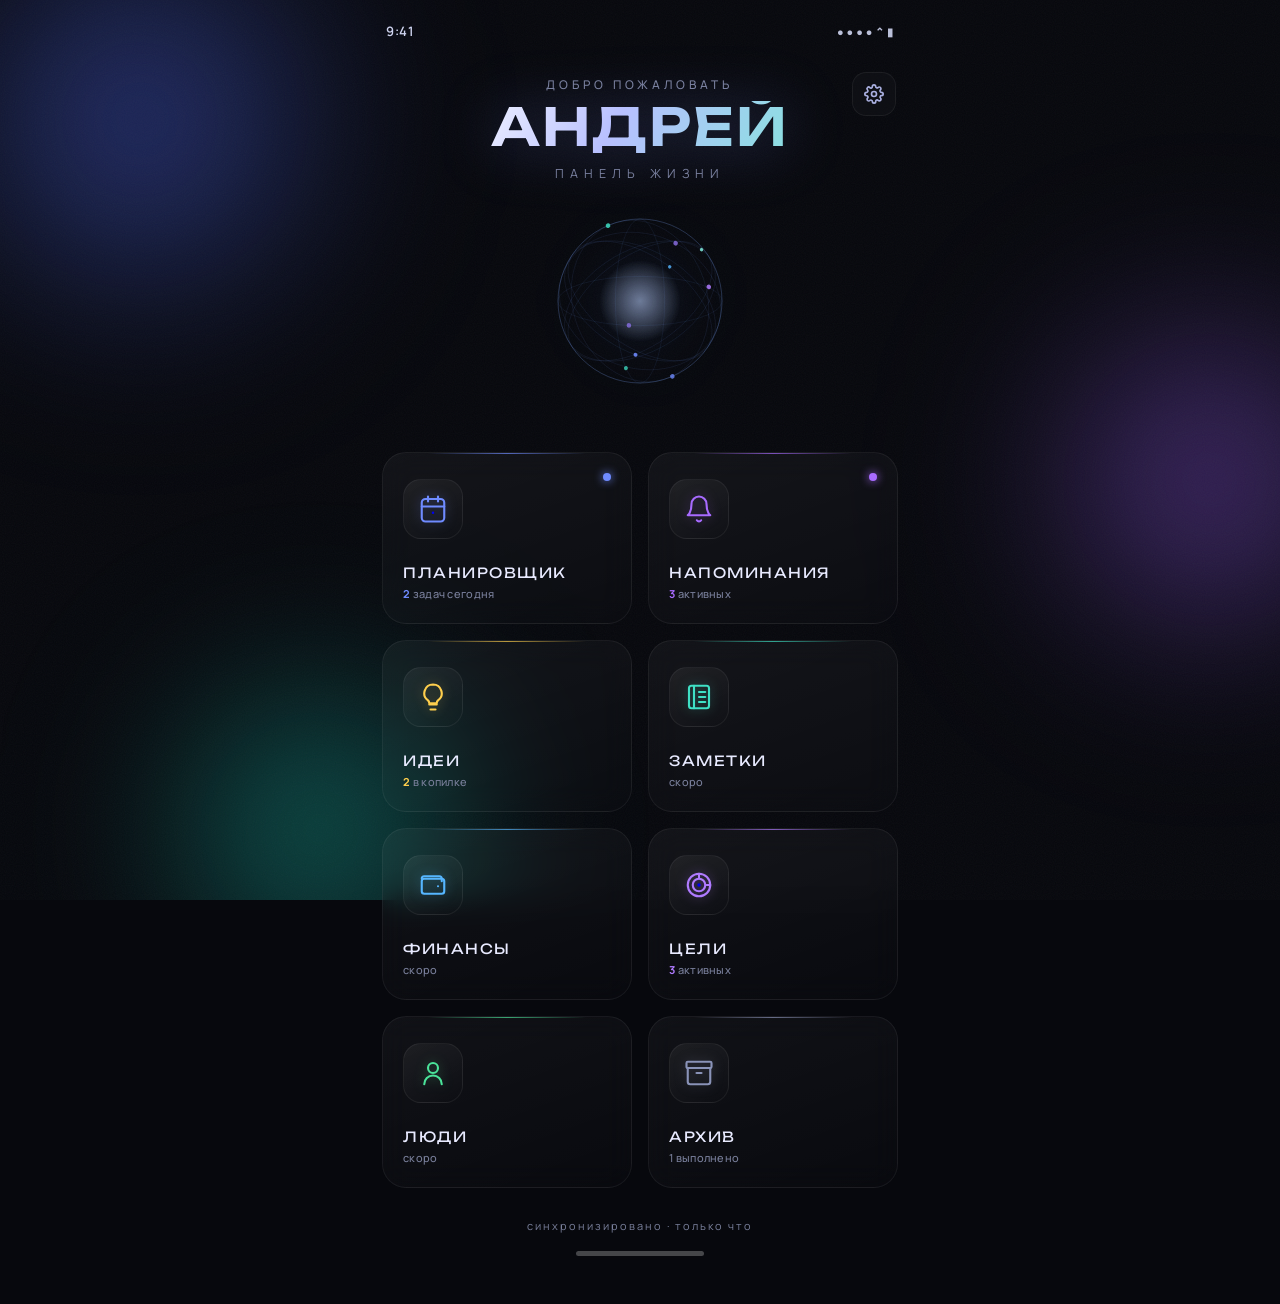
==== commit fb4e976a: "Add files via upload" ====
--- a/index.html
+++ b/index.html
@@ -27,7 +27,13 @@
 
   /* живая спираль */
   .spiral-wrap{display:flex;flex-direction:column;align-items:center;margin-top:14px}
-  #sphere{width:200px;height:200px;display:block;pointer-events:none}
+  .sphere{width:210px;height:210px;display:block;pointer-events:none;filter:drop-shadow(0 0 26px rgba(70,140,255,.35))}
+  .sphere .orbit{fill:none;stroke:rgba(120,160,255,.16);stroke-width:.5}
+  .sphere .rim{fill:none;stroke:rgba(130,170,255,.28);stroke-width:.7}
+  .sphere .core{fill:url(#coreGrad)}
+  /* бегущие точки переливаются по палитре */
+  .runner{animation:hue 8s linear infinite}
+  @keyframes hue{0%{filter:hue-rotate(0deg)}100%{filter:hue-rotate(360deg)}}
 
   .grid{display:grid;grid-template-columns:1fr 1fr;gap:16px;margin-top:26px}
   .card{position:relative;border-radius:24px;padding:26px 20px 22px;text-decoration:none;
@@ -90,7 +96,22 @@
       <h1 class="name">АНДРЕЙ</h1>
       <div class="subtitle">панель жизни</div>
       <div class="spiral-wrap">
-        <canvas id="sphere"></canvas>
+        <svg class="sphere" viewBox="0 0 210 210" xmlns="http://www.w3.org/2000/svg">
+          <defs>
+            <radialGradient id="coreGrad" cx="50%" cy="50%" r="50%">
+              <stop offset="0%" stop-color="rgba(190,210,255,.55)"/>
+              <stop offset="100%" stop-color="rgba(190,210,255,0)"/>
+            </radialGradient>
+            <filter id="glow" x="-200%" y="-200%" width="500%" height="500%">
+              <feGaussianBlur stdDeviation="2.2" result="b"/>
+              <feMerge><feMergeNode in="b"/><feMergeNode in="SourceGraphic"/></feMerge>
+            </filter>
+          </defs>
+          <circle class="core" cx="105" cy="105" r="41"/>
+          <circle class="rim" cx="105" cy="105" r="82"/>
+          <g transform="rotate(0 105 105)"><path class="orbit" d="M 23 105 a 82 82 0 1 0 164 0 a 82 82 0 1 0 -164 0"/></g><g transform="rotate(0 105 105)"><path class="orbit" d="M 23 105 a 82 24.599999999999998 0 1 0 164 0 a 82 24.599999999999998 0 1 0 -164 0"/></g><g transform="rotate(0 105 105)"><path class="orbit" d="M 80.4 105 a 24.599999999999998 82 0 1 0 49.199999999999996 0 a 24.599999999999998 82 0 1 0 -49.199999999999996 0"/></g><g transform="rotate(35 105 105)"><path class="orbit" d="M 23 105 a 82 45.1 0 1 0 164 0 a 82 45.1 0 1 0 -164 0"/></g><g transform="rotate(-35 105 105)"><path class="orbit" d="M 23 105 a 82 45.1 0 1 0 164 0 a 82 45.1 0 1 0 -164 0"/></g><g transform="rotate(60 105 105)"><path class="orbit" d="M 54.160000000000004 105 a 50.839999999999996 82 0 1 0 101.67999999999999 0 a 50.839999999999996 82 0 1 0 -101.67999999999999 0"/></g><g transform="rotate(-60 105 105)"><path class="orbit" d="M 54.160000000000004 105 a 50.839999999999996 82 0 1 0 101.67999999999999 0 a 50.839999999999996 82 0 1 0 -101.67999999999999 0"/></g><g transform="rotate(18 105 105)"><path class="orbit" d="M 23 105 a 82 67.24 0 1 0 164 0 a 82 67.24 0 1 0 -164 0"/></g><g transform="rotate(-18 105 105)"><path class="orbit" d="M 37.760000000000005 105 a 67.24 82 0 1 0 134.48 0 a 67.24 82 0 1 0 -134.48 0"/></g>
+          <g transform="rotate(0 105 105)" class="runner" style="animation-delay:-0.4s"><circle r="2.3" fill="#6f8bff" filter="url(#glow)"><animateMotion dur="8.9s" begin="-1.3s" repeatCount="indefinite" path="M 23 105 a 82 82 0 1 0 164 0 a 82 82 0 1 0 -164 0" rotate="auto"/><animate attributeName="opacity" values="0.35;1;0.35" dur="4.5s" repeatCount="indefinite"/></circle></g><g transform="rotate(0 105 105)" class="runner" style="animation-delay:-0.5s"><circle r="2.3" fill="#9b7bff" filter="url(#glow)"><animateMotion dur="11.9s" begin="-1.1s" repeatCount="indefinite" path="M 23 105 a 82 24.599999999999998 0 1 0 164 0 a 82 24.599999999999998 0 1 0 -164 0" rotate="auto"/><animate attributeName="opacity" values="0.35;1;0.35" dur="6.0s" repeatCount="indefinite"/></circle></g><g transform="rotate(0 105 105)" class="runner" style="animation-delay:-3.3s"><circle r="2.0" fill="#3fe0c5" filter="url(#glow)"><animateMotion dur="10.0s" begin="-0.4s" repeatCount="indefinite" path="M 80.4 105 a 24.599999999999998 82 0 1 0 49.199999999999996 0 a 24.599999999999998 82 0 1 0 -49.199999999999996 0" rotate="auto"/><animate attributeName="opacity" values="0.35;1;0.35" dur="5.0s" repeatCount="indefinite"/></circle></g><g transform="rotate(35 105 105)" class="runner" style="animation-delay:-6.6s"><circle r="1.7" fill="#56b6ff" filter="url(#glow)"><animateMotion dur="8.4s" begin="-4.7s" repeatCount="indefinite" path="M 23 105 a 82 45.1 0 1 0 164 0 a 82 45.1 0 1 0 -164 0" rotate="auto"/><animate attributeName="opacity" values="0.35;1;0.35" dur="4.2s" repeatCount="indefinite"/></circle></g><g transform="rotate(-35 105 105)" class="runner" style="animation-delay:-4.7s"><circle r="2.3" fill="#b07bff" filter="url(#glow)"><animateMotion dur="7.7s" begin="-1.7s" repeatCount="indefinite" path="M 23 105 a 82 45.1 0 1 0 164 0 a 82 45.1 0 1 0 -164 0" rotate="auto"/><animate attributeName="opacity" values="0.35;1;0.35" dur="3.9s" repeatCount="indefinite"/></circle></g><g transform="rotate(60 105 105)" class="runner" style="animation-delay:-7.8s"><circle r="1.7" fill="#7ee8d8" filter="url(#glow)"><animateMotion dur="7.4s" begin="-4.3s" repeatCount="indefinite" path="M 54.160000000000004 105 a 50.839999999999996 82 0 1 0 101.67999999999999 0 a 50.839999999999996 82 0 1 0 -101.67999999999999 0" rotate="auto"/><animate attributeName="opacity" values="0.35;1;0.35" dur="3.7s" repeatCount="indefinite"/></circle></g><g transform="rotate(-60 105 105)" class="runner" style="animation-delay:-3.4s"><circle r="2.0" fill="#6f8bff" filter="url(#glow)"><animateMotion dur="7.3s" begin="-6.2s" repeatCount="indefinite" path="M 54.160000000000004 105 a 50.839999999999996 82 0 1 0 101.67999999999999 0 a 50.839999999999996 82 0 1 0 -101.67999999999999 0" rotate="auto"/><animate attributeName="opacity" values="0.35;1;0.35" dur="3.6s" repeatCount="indefinite"/></circle></g><g transform="rotate(18 105 105)" class="runner" style="animation-delay:-6.5s"><circle r="2.3" fill="#9b7bff" filter="url(#glow)"><animateMotion dur="10.2s" begin="-5.8s" repeatCount="indefinite" path="M 23 105 a 82 67.24 0 1 0 164 0 a 82 67.24 0 1 0 -164 0" rotate="auto"/><animate attributeName="opacity" values="0.35;1;0.35" dur="5.1s" repeatCount="indefinite"/></circle></g><g transform="rotate(-18 105 105)" class="runner" style="animation-delay:-1.5s"><circle r="2.3" fill="#3fe0c5" filter="url(#glow)"><animateMotion dur="8.1s" begin="-4.7s" repeatCount="indefinite" path="M 37.760000000000005 105 a 67.24 82 0 1 0 134.48 0 a 67.24 82 0 1 0 -134.48 0" rotate="auto"/><animate attributeName="opacity" values="0.35;1;0.35" dur="4.0s" repeatCount="indefinite"/></circle></g>
+        </svg>
       </div>
     </header>
 
@@ -139,110 +160,6 @@
 
 <script src="store.js"></script>
 <script>
-// ===== автономная сфера с орбитами (плавно, без интерактива) =====
-(function(){
-  const cv=document.getElementById('sphere');if(!cv)return;
-  const ctx=cv.getContext('2d');
-  let W,H,CX,CY,R,DPR;
-  function resize(){
-    DPR=Math.min(window.devicePixelRatio||1,2);
-    const css=cv.getBoundingClientRect();
-    W=css.width||200;H=css.height||200;
-    cv.width=W*DPR;cv.height=H*DPR;
-    ctx.setTransform(DPR,0,0,DPR,0,0);
-    CX=W/2;CY=H/2;R=Math.min(W,H)*0.40;
-  }
-  resize();window.addEventListener('resize',resize);
-
-  // палитра перелива: синий -> фиолетовый -> бирюза (hue в HSL)
-  // 220 синий, 265 фиолет, 175 бирюза
-  function makeArc(i,n){
-    const a=Math.random()*Math.PI*2;
-    const b=(Math.random()-0.5)*Math.PI;
-    return {a,b,
-      hueBase:Math.random(),          // позиция в палитре 0..1
-      width:Math.random()*0.7+0.5,
-      seg:0.5+Math.random()*0.85,
-      off:Math.random()*Math.PI*2,
-      speed:(Math.random()*0.3+0.5)*(Math.random()<.5?-1:1)};
-  }
-  const arcs=Array.from({length:34},makeArc);
-
-  function hueAt(p){ // p 0..1 -> плавный перелив по трём цветам
-    const stops=[220,265,175,220];
-    const seg=p*(stops.length-1);const i=Math.floor(seg);const f=seg-i;
-    return stops[i]+(stops[i+1]-stops[i])*f;
-  }
-
-  const rotX=-0.30;               // фиксированный приятный наклон
-  let rotY=0;
-  function project(theta,arc){
-    let x=Math.cos(theta),y=Math.sin(theta),z=0;
-    let y1=y*Math.cos(arc.b)-z*Math.sin(arc.b);
-    let z1=y*Math.sin(arc.b)+z*Math.cos(arc.b);
-    const ay=arc.a+rotY;
-    let x2=x*Math.cos(ay)+z1*Math.sin(ay);
-    let z2=-x*Math.sin(ay)+z1*Math.cos(ay);
-    let y3=y1*Math.cos(rotX)-z2*Math.sin(rotX);
-    let z3=y1*Math.sin(rotX)+z2*Math.cos(rotX);
-    return {x:x2,y:y3,z:z3};
-  }
-
-  let t=0;
-  function frame(){
-    t+=0.01;
-    rotY+=0.006;                   // плавное автовращение
-
-    ctx.clearRect(0,0,W,H);
-
-    // мягкий ореол-подложка (один раз, лёгкий)
-    const halo=ctx.createRadialGradient(CX,CY,R*0.55,CX,CY,R*1.25);
-    halo.addColorStop(0,'rgba(80,150,255,0.16)');
-    halo.addColorStop(1,'rgba(60,120,255,0)');
-    ctx.fillStyle=halo;ctx.beginPath();ctx.arc(CX,CY,R*1.25,0,Math.PI*2);ctx.fill();
-
-    ctx.globalCompositeOperation='lighter';
-    ctx.lineCap='round';
-    const phaseShift=t*0.15;        // медленный сдвиг перелива по всей сфере
-
-    arcs.forEach(arc=>{
-      const phase=arc.off+t*arc.speed;
-      const start=phase,end=phase+arc.seg*Math.PI*2;
-      const steps=70;let prev=null,prevDepth=0;
-      const hue=hueAt((arc.hueBase+phaseShift)%1);
-      for(let i=0;i<=steps;i++){
-        const th=start+(end-start)*(i/steps);
-        const p=project(th,arc);
-        const sx=CX+p.x*R,sy=CY+p.y*R;
-        const depth=(p.z+1)/2;       // 0 дальняя сторона .. 1 ближняя
-        if(prev){
-          const d=(depth+prevDepth)/2;
-          // чёткие линии: яркость по глубине, лёгкое свечение только спереди
-          const alpha=0.10+d*0.62;
-          const light=52+d*23;
-          ctx.strokeStyle='hsla('+hue.toFixed(0)+',92%,'+light.toFixed(0)+'%,'+alpha.toFixed(3)+')';
-          ctx.lineWidth=arc.width*(0.6+d*0.9);
-          ctx.shadowColor='hsla('+hue.toFixed(0)+',95%,65%,0.5)';
-          ctx.shadowBlur=d*4;        // умеренно, чтобы НЕ мутнило
-          ctx.beginPath();ctx.moveTo(prev.sx,prev.sy);ctx.lineTo(sx,sy);ctx.stroke();
-        }
-        prev={sx,sy};prevDepth=depth;
-      }
-    });
-    ctx.shadowBlur=0;
-
-    // тонкая светящаяся точка-ядро
-    const core=ctx.createRadialGradient(CX,CY,0,CX,CY,R*0.22);
-    core.addColorStop(0,'rgba(190,210,255,'+(0.45+0.15*Math.sin(t*1.5))+')');
-    core.addColorStop(1,'rgba(190,210,255,0)');
-    ctx.fillStyle=core;ctx.beginPath();ctx.arc(CX,CY,R*0.22,0,Math.PI*2);ctx.fill();
-
-    ctx.globalCompositeOperation='source-over';
-    requestAnimationFrame(frame);
-  }
-  frame();
-})();
-
 // ===== живые цифры на карточках из хранилища =====
 (function(){
   const T=Store.tasks, today=Store.today();
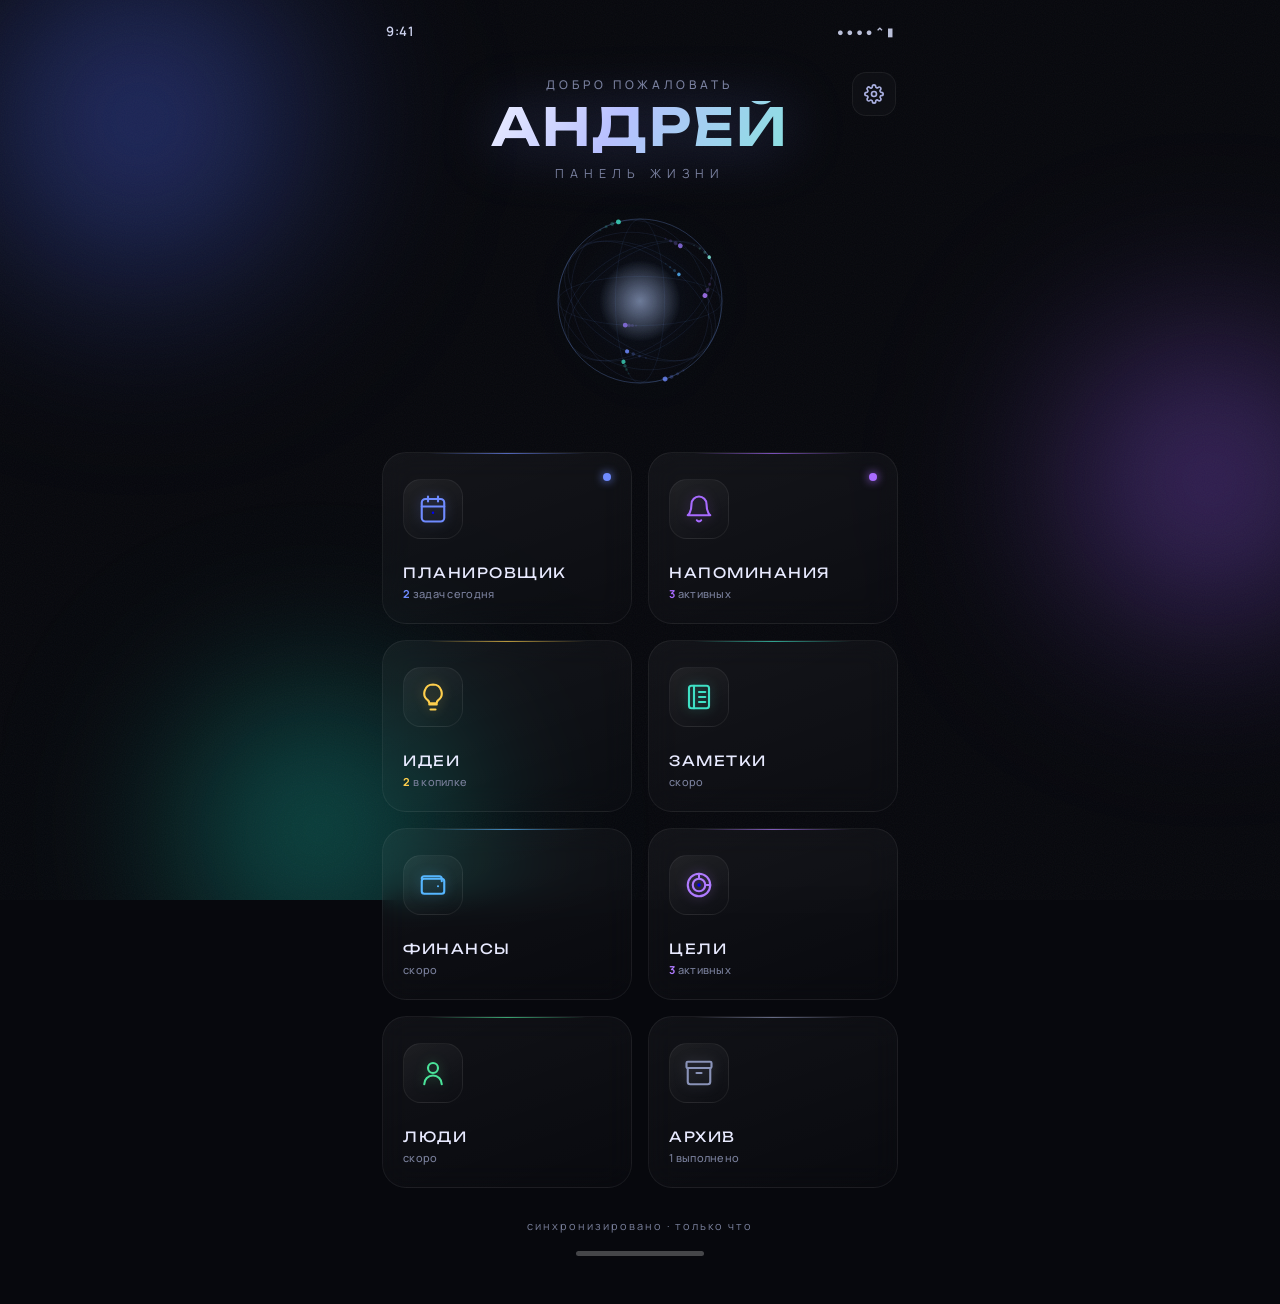
==== commit 3d607146: "Add files via upload" ====
--- a/index.html
+++ b/index.html
@@ -96,21 +96,15 @@
       <h1 class="name">АНДРЕЙ</h1>
       <div class="subtitle">панель жизни</div>
       <div class="spiral-wrap">
-        <svg class="sphere" viewBox="0 0 210 210" xmlns="http://www.w3.org/2000/svg">
+                        <svg class="sphere" viewBox="0 0 210 210" xmlns="http://www.w3.org/2000/svg">
           <defs>
-            <radialGradient id="coreGrad" cx="50%" cy="50%" r="50%">
-              <stop offset="0%" stop-color="rgba(190,210,255,.55)"/>
-              <stop offset="100%" stop-color="rgba(190,210,255,0)"/>
-            </radialGradient>
-            <filter id="glow" x="-200%" y="-200%" width="500%" height="500%">
-              <feGaussianBlur stdDeviation="2.2" result="b"/>
-              <feMerge><feMergeNode in="b"/><feMergeNode in="SourceGraphic"/></feMerge>
-            </filter>
+            <radialGradient id="coreGrad" cx="50%" cy="50%" r="50%"><stop offset="0%" stop-color="rgba(190,210,255,.55)"/><stop offset="100%" stop-color="rgba(190,210,255,0)"/></radialGradient>
+            <filter id="glow" x="-200%" y="-200%" width="500%" height="500%"><feGaussianBlur stdDeviation="2" result="b"/><feMerge><feMergeNode in="b"/><feMergeNode in="SourceGraphic"/></feMerge></filter>
           </defs>
           <circle class="core" cx="105" cy="105" r="41"/>
           <circle class="rim" cx="105" cy="105" r="82"/>
           <g transform="rotate(0 105 105)"><path class="orbit" d="M 23 105 a 82 82 0 1 0 164 0 a 82 82 0 1 0 -164 0"/></g><g transform="rotate(0 105 105)"><path class="orbit" d="M 23 105 a 82 24.599999999999998 0 1 0 164 0 a 82 24.599999999999998 0 1 0 -164 0"/></g><g transform="rotate(0 105 105)"><path class="orbit" d="M 80.4 105 a 24.599999999999998 82 0 1 0 49.199999999999996 0 a 24.599999999999998 82 0 1 0 -49.199999999999996 0"/></g><g transform="rotate(35 105 105)"><path class="orbit" d="M 23 105 a 82 45.1 0 1 0 164 0 a 82 45.1 0 1 0 -164 0"/></g><g transform="rotate(-35 105 105)"><path class="orbit" d="M 23 105 a 82 45.1 0 1 0 164 0 a 82 45.1 0 1 0 -164 0"/></g><g transform="rotate(60 105 105)"><path class="orbit" d="M 54.160000000000004 105 a 50.839999999999996 82 0 1 0 101.67999999999999 0 a 50.839999999999996 82 0 1 0 -101.67999999999999 0"/></g><g transform="rotate(-60 105 105)"><path class="orbit" d="M 54.160000000000004 105 a 50.839999999999996 82 0 1 0 101.67999999999999 0 a 50.839999999999996 82 0 1 0 -101.67999999999999 0"/></g><g transform="rotate(18 105 105)"><path class="orbit" d="M 23 105 a 82 67.24 0 1 0 164 0 a 82 67.24 0 1 0 -164 0"/></g><g transform="rotate(-18 105 105)"><path class="orbit" d="M 37.760000000000005 105 a 67.24 82 0 1 0 134.48 0 a 67.24 82 0 1 0 -134.48 0"/></g>
-          <g transform="rotate(0 105 105)" class="runner" style="animation-delay:-0.4s"><circle r="2.3" fill="#6f8bff" filter="url(#glow)"><animateMotion dur="8.9s" begin="-1.3s" repeatCount="indefinite" path="M 23 105 a 82 82 0 1 0 164 0 a 82 82 0 1 0 -164 0" rotate="auto"/><animate attributeName="opacity" values="0.35;1;0.35" dur="4.5s" repeatCount="indefinite"/></circle></g><g transform="rotate(0 105 105)" class="runner" style="animation-delay:-0.5s"><circle r="2.3" fill="#9b7bff" filter="url(#glow)"><animateMotion dur="11.9s" begin="-1.1s" repeatCount="indefinite" path="M 23 105 a 82 24.599999999999998 0 1 0 164 0 a 82 24.599999999999998 0 1 0 -164 0" rotate="auto"/><animate attributeName="opacity" values="0.35;1;0.35" dur="6.0s" repeatCount="indefinite"/></circle></g><g transform="rotate(0 105 105)" class="runner" style="animation-delay:-3.3s"><circle r="2.0" fill="#3fe0c5" filter="url(#glow)"><animateMotion dur="10.0s" begin="-0.4s" repeatCount="indefinite" path="M 80.4 105 a 24.599999999999998 82 0 1 0 49.199999999999996 0 a 24.599999999999998 82 0 1 0 -49.199999999999996 0" rotate="auto"/><animate attributeName="opacity" values="0.35;1;0.35" dur="5.0s" repeatCount="indefinite"/></circle></g><g transform="rotate(35 105 105)" class="runner" style="animation-delay:-6.6s"><circle r="1.7" fill="#56b6ff" filter="url(#glow)"><animateMotion dur="8.4s" begin="-4.7s" repeatCount="indefinite" path="M 23 105 a 82 45.1 0 1 0 164 0 a 82 45.1 0 1 0 -164 0" rotate="auto"/><animate attributeName="opacity" values="0.35;1;0.35" dur="4.2s" repeatCount="indefinite"/></circle></g><g transform="rotate(-35 105 105)" class="runner" style="animation-delay:-4.7s"><circle r="2.3" fill="#b07bff" filter="url(#glow)"><animateMotion dur="7.7s" begin="-1.7s" repeatCount="indefinite" path="M 23 105 a 82 45.1 0 1 0 164 0 a 82 45.1 0 1 0 -164 0" rotate="auto"/><animate attributeName="opacity" values="0.35;1;0.35" dur="3.9s" repeatCount="indefinite"/></circle></g><g transform="rotate(60 105 105)" class="runner" style="animation-delay:-7.8s"><circle r="1.7" fill="#7ee8d8" filter="url(#glow)"><animateMotion dur="7.4s" begin="-4.3s" repeatCount="indefinite" path="M 54.160000000000004 105 a 50.839999999999996 82 0 1 0 101.67999999999999 0 a 50.839999999999996 82 0 1 0 -101.67999999999999 0" rotate="auto"/><animate attributeName="opacity" values="0.35;1;0.35" dur="3.7s" repeatCount="indefinite"/></circle></g><g transform="rotate(-60 105 105)" class="runner" style="animation-delay:-3.4s"><circle r="2.0" fill="#6f8bff" filter="url(#glow)"><animateMotion dur="7.3s" begin="-6.2s" repeatCount="indefinite" path="M 54.160000000000004 105 a 50.839999999999996 82 0 1 0 101.67999999999999 0 a 50.839999999999996 82 0 1 0 -101.67999999999999 0" rotate="auto"/><animate attributeName="opacity" values="0.35;1;0.35" dur="3.6s" repeatCount="indefinite"/></circle></g><g transform="rotate(18 105 105)" class="runner" style="animation-delay:-6.5s"><circle r="2.3" fill="#9b7bff" filter="url(#glow)"><animateMotion dur="10.2s" begin="-5.8s" repeatCount="indefinite" path="M 23 105 a 82 67.24 0 1 0 164 0 a 82 67.24 0 1 0 -164 0" rotate="auto"/><animate attributeName="opacity" values="0.35;1;0.35" dur="5.1s" repeatCount="indefinite"/></circle></g><g transform="rotate(-18 105 105)" class="runner" style="animation-delay:-1.5s"><circle r="2.3" fill="#3fe0c5" filter="url(#glow)"><animateMotion dur="8.1s" begin="-4.7s" repeatCount="indefinite" path="M 37.760000000000005 105 a 67.24 82 0 1 0 134.48 0 a 67.24 82 0 1 0 -134.48 0" rotate="auto"/><animate attributeName="opacity" values="0.35;1;0.35" dur="4.0s" repeatCount="indefinite"/></circle></g>
+          <g transform="rotate(0 105 105)" class="runner" style="animation-delay:-0.4s"><circle r="1.10" fill="#6f8bff" opacity="0.12" filter="url(#glow)"><animateMotion dur="9.9s" begin="-1.89s" repeatCount="indefinite" path="M 23 105 a 82 82 0 1 0 164 0 a 82 82 0 1 0 -164 0" rotate="auto"/></circle><circle r="1.54" fill="#6f8bff" opacity="0.18" filter="url(#glow)"><animateMotion dur="9.9s" begin="-1.76s" repeatCount="indefinite" path="M 23 105 a 82 82 0 1 0 164 0 a 82 82 0 1 0 -164 0" rotate="auto"/></circle><circle r="1.97" fill="#6f8bff" opacity="0.24" filter="url(#glow)"><animateMotion dur="9.9s" begin="-1.63s" repeatCount="indefinite" path="M 23 105 a 82 82 0 1 0 164 0 a 82 82 0 1 0 -164 0" rotate="auto"/></circle><circle r="2.40" fill="#6f8bff" filter="url(#glow)"><animateMotion dur="9.9s" begin="-1.50s" repeatCount="indefinite" path="M 23 105 a 82 82 0 1 0 164 0 a 82 82 0 1 0 -164 0" rotate="auto"/><animate attributeName="opacity" values="0.5;1;0.5" dur="5.0s" repeatCount="indefinite"/></circle></g><g transform="rotate(0 105 105)" class="runner" style="animation-delay:-0.5s"><circle r="1.10" fill="#9b7bff" opacity="0.12" filter="url(#glow)"><animateMotion dur="12.9s" begin="-1.61s" repeatCount="indefinite" path="M 23 105 a 82 24.599999999999998 0 1 0 164 0 a 82 24.599999999999998 0 1 0 -164 0" rotate="auto"/></circle><circle r="1.54" fill="#9b7bff" opacity="0.18" filter="url(#glow)"><animateMotion dur="12.9s" begin="-1.48s" repeatCount="indefinite" path="M 23 105 a 82 24.599999999999998 0 1 0 164 0 a 82 24.599999999999998 0 1 0 -164 0" rotate="auto"/></circle><circle r="1.97" fill="#9b7bff" opacity="0.24" filter="url(#glow)"><animateMotion dur="12.9s" begin="-1.35s" repeatCount="indefinite" path="M 23 105 a 82 24.599999999999998 0 1 0 164 0 a 82 24.599999999999998 0 1 0 -164 0" rotate="auto"/></circle><circle r="2.40" fill="#9b7bff" filter="url(#glow)"><animateMotion dur="12.9s" begin="-1.22s" repeatCount="indefinite" path="M 23 105 a 82 24.599999999999998 0 1 0 164 0 a 82 24.599999999999998 0 1 0 -164 0" rotate="auto"/><animate attributeName="opacity" values="0.5;1;0.5" dur="6.5s" repeatCount="indefinite"/></circle></g><g transform="rotate(0 105 105)" class="runner" style="animation-delay:-3.3s"><circle r="0.97" fill="#3fe0c5" opacity="0.12" filter="url(#glow)"><animateMotion dur="11.0s" begin="-0.80s" repeatCount="indefinite" path="M 80.4 105 a 24.599999999999998 82 0 1 0 49.199999999999996 0 a 24.599999999999998 82 0 1 0 -49.199999999999996 0" rotate="auto"/></circle><circle r="1.34" fill="#3fe0c5" opacity="0.18" filter="url(#glow)"><animateMotion dur="11.0s" begin="-0.67s" repeatCount="indefinite" path="M 80.4 105 a 24.599999999999998 82 0 1 0 49.199999999999996 0 a 24.599999999999998 82 0 1 0 -49.199999999999996 0" rotate="auto"/></circle><circle r="1.72" fill="#3fe0c5" opacity="0.24" filter="url(#glow)"><animateMotion dur="11.0s" begin="-0.54s" repeatCount="indefinite" path="M 80.4 105 a 24.599999999999998 82 0 1 0 49.199999999999996 0 a 24.599999999999998 82 0 1 0 -49.199999999999996 0" rotate="auto"/></circle><circle r="2.10" fill="#3fe0c5" filter="url(#glow)"><animateMotion dur="11.0s" begin="-0.41s" repeatCount="indefinite" path="M 80.4 105 a 24.599999999999998 82 0 1 0 49.199999999999996 0 a 24.599999999999998 82 0 1 0 -49.199999999999996 0" rotate="auto"/><animate attributeName="opacity" values="0.5;1;0.5" dur="5.5s" repeatCount="indefinite"/></circle></g><g transform="rotate(35 105 105)" class="runner" style="animation-delay:-6.6s"><circle r="0.83" fill="#56b6ff" opacity="0.12" filter="url(#glow)"><animateMotion dur="9.4s" begin="-5.59s" repeatCount="indefinite" path="M 23 105 a 82 45.1 0 1 0 164 0 a 82 45.1 0 1 0 -164 0" rotate="auto"/></circle><circle r="1.15" fill="#56b6ff" opacity="0.18" filter="url(#glow)"><animateMotion dur="9.4s" begin="-5.46s" repeatCount="indefinite" path="M 23 105 a 82 45.1 0 1 0 164 0 a 82 45.1 0 1 0 -164 0" rotate="auto"/></circle><circle r="1.48" fill="#56b6ff" opacity="0.24" filter="url(#glow)"><animateMotion dur="9.4s" begin="-5.33s" repeatCount="indefinite" path="M 23 105 a 82 45.1 0 1 0 164 0 a 82 45.1 0 1 0 -164 0" rotate="auto"/></circle><circle r="1.80" fill="#56b6ff" filter="url(#glow)"><animateMotion dur="9.4s" begin="-5.20s" repeatCount="indefinite" path="M 23 105 a 82 45.1 0 1 0 164 0 a 82 45.1 0 1 0 -164 0" rotate="auto"/><animate attributeName="opacity" values="0.5;1;0.5" dur="4.7s" repeatCount="indefinite"/></circle></g><g transform="rotate(-35 105 105)" class="runner" style="animation-delay:-4.7s"><circle r="1.10" fill="#b07bff" opacity="0.12" filter="url(#glow)"><animateMotion dur="8.7s" begin="-2.34s" repeatCount="indefinite" path="M 23 105 a 82 45.1 0 1 0 164 0 a 82 45.1 0 1 0 -164 0" rotate="auto"/></circle><circle r="1.54" fill="#b07bff" opacity="0.18" filter="url(#glow)"><animateMotion dur="8.7s" begin="-2.21s" repeatCount="indefinite" path="M 23 105 a 82 45.1 0 1 0 164 0 a 82 45.1 0 1 0 -164 0" rotate="auto"/></circle><circle r="1.97" fill="#b07bff" opacity="0.24" filter="url(#glow)"><animateMotion dur="8.7s" begin="-2.08s" repeatCount="indefinite" path="M 23 105 a 82 45.1 0 1 0 164 0 a 82 45.1 0 1 0 -164 0" rotate="auto"/></circle><circle r="2.40" fill="#b07bff" filter="url(#glow)"><animateMotion dur="8.7s" begin="-1.95s" repeatCount="indefinite" path="M 23 105 a 82 45.1 0 1 0 164 0 a 82 45.1 0 1 0 -164 0" rotate="auto"/><animate attributeName="opacity" values="0.5;1;0.5" dur="4.4s" repeatCount="indefinite"/></circle></g><g transform="rotate(60 105 105)" class="runner" style="animation-delay:-7.8s"><circle r="0.83" fill="#7ee8d8" opacity="0.12" filter="url(#glow)"><animateMotion dur="8.4s" begin="-5.29s" repeatCount="indefinite" path="M 54.160000000000004 105 a 50.839999999999996 82 0 1 0 101.67999999999999 0 a 50.839999999999996 82 0 1 0 -101.67999999999999 0" rotate="auto"/></circle><circle r="1.15" fill="#7ee8d8" opacity="0.18" filter="url(#glow)"><animateMotion dur="8.4s" begin="-5.16s" repeatCount="indefinite" path="M 54.160000000000004 105 a 50.839999999999996 82 0 1 0 101.67999999999999 0 a 50.839999999999996 82 0 1 0 -101.67999999999999 0" rotate="auto"/></circle><circle r="1.48" fill="#7ee8d8" opacity="0.24" filter="url(#glow)"><animateMotion dur="8.4s" begin="-5.03s" repeatCount="indefinite" path="M 54.160000000000004 105 a 50.839999999999996 82 0 1 0 101.67999999999999 0 a 50.839999999999996 82 0 1 0 -101.67999999999999 0" rotate="auto"/></circle><circle r="1.80" fill="#7ee8d8" filter="url(#glow)"><animateMotion dur="8.4s" begin="-4.90s" repeatCount="indefinite" path="M 54.160000000000004 105 a 50.839999999999996 82 0 1 0 101.67999999999999 0 a 50.839999999999996 82 0 1 0 -101.67999999999999 0" rotate="auto"/><animate attributeName="opacity" values="0.5;1;0.5" dur="4.2s" repeatCount="indefinite"/></circle></g><g transform="rotate(-60 105 105)" class="runner" style="animation-delay:-3.4s"><circle r="0.97" fill="#6f8bff" opacity="0.12" filter="url(#glow)"><animateMotion dur="8.3s" begin="-7.50s" repeatCount="indefinite" path="M 54.160000000000004 105 a 50.839999999999996 82 0 1 0 101.67999999999999 0 a 50.839999999999996 82 0 1 0 -101.67999999999999 0" rotate="auto"/></circle><circle r="1.34" fill="#6f8bff" opacity="0.18" filter="url(#glow)"><animateMotion dur="8.3s" begin="-7.37s" repeatCount="indefinite" path="M 54.160000000000004 105 a 50.839999999999996 82 0 1 0 101.67999999999999 0 a 50.839999999999996 82 0 1 0 -101.67999999999999 0" rotate="auto"/></circle><circle r="1.72" fill="#6f8bff" opacity="0.24" filter="url(#glow)"><animateMotion dur="8.3s" begin="-7.24s" repeatCount="indefinite" path="M 54.160000000000004 105 a 50.839999999999996 82 0 1 0 101.67999999999999 0 a 50.839999999999996 82 0 1 0 -101.67999999999999 0" rotate="auto"/></circle><circle r="2.10" fill="#6f8bff" filter="url(#glow)"><animateMotion dur="8.3s" begin="-7.11s" repeatCount="indefinite" path="M 54.160000000000004 105 a 50.839999999999996 82 0 1 0 101.67999999999999 0 a 50.839999999999996 82 0 1 0 -101.67999999999999 0" rotate="auto"/><animate attributeName="opacity" values="0.5;1;0.5" dur="4.1s" repeatCount="indefinite"/></circle></g><g transform="rotate(18 105 105)" class="runner" style="animation-delay:-6.5s"><circle r="1.10" fill="#9b7bff" opacity="0.12" filter="url(#glow)"><animateMotion dur="11.2s" begin="-6.81s" repeatCount="indefinite" path="M 23 105 a 82 67.24 0 1 0 164 0 a 82 67.24 0 1 0 -164 0" rotate="auto"/></circle><circle r="1.54" fill="#9b7bff" opacity="0.18" filter="url(#glow)"><animateMotion dur="11.2s" begin="-6.68s" repeatCount="indefinite" path="M 23 105 a 82 67.24 0 1 0 164 0 a 82 67.24 0 1 0 -164 0" rotate="auto"/></circle><circle r="1.97" fill="#9b7bff" opacity="0.24" filter="url(#glow)"><animateMotion dur="11.2s" begin="-6.55s" repeatCount="indefinite" path="M 23 105 a 82 67.24 0 1 0 164 0 a 82 67.24 0 1 0 -164 0" rotate="auto"/></circle><circle r="2.40" fill="#9b7bff" filter="url(#glow)"><animateMotion dur="11.2s" begin="-6.42s" repeatCount="indefinite" path="M 23 105 a 82 67.24 0 1 0 164 0 a 82 67.24 0 1 0 -164 0" rotate="auto"/><animate attributeName="opacity" values="0.5;1;0.5" dur="5.6s" repeatCount="indefinite"/></circle></g><g transform="rotate(-18 105 105)" class="runner" style="animation-delay:-1.5s"><circle r="1.10" fill="#3fe0c5" opacity="0.12" filter="url(#glow)"><animateMotion dur="9.1s" begin="-5.67s" repeatCount="indefinite" path="M 37.760000000000005 105 a 67.24 82 0 1 0 134.48 0 a 67.24 82 0 1 0 -134.48 0" rotate="auto"/></circle><circle r="1.54" fill="#3fe0c5" opacity="0.18" filter="url(#glow)"><animateMotion dur="9.1s" begin="-5.54s" repeatCount="indefinite" path="M 37.760000000000005 105 a 67.24 82 0 1 0 134.48 0 a 67.24 82 0 1 0 -134.48 0" rotate="auto"/></circle><circle r="1.97" fill="#3fe0c5" opacity="0.24" filter="url(#glow)"><animateMotion dur="9.1s" begin="-5.41s" repeatCount="indefinite" path="M 37.760000000000005 105 a 67.24 82 0 1 0 134.48 0 a 67.24 82 0 1 0 -134.48 0" rotate="auto"/></circle><circle r="2.40" fill="#3fe0c5" filter="url(#glow)"><animateMotion dur="9.1s" begin="-5.28s" repeatCount="indefinite" path="M 37.760000000000005 105 a 67.24 82 0 1 0 134.48 0 a 67.24 82 0 1 0 -134.48 0" rotate="auto"/><animate attributeName="opacity" values="0.5;1;0.5" dur="4.5s" repeatCount="indefinite"/></circle></g>
         </svg>
       </div>
     </header>
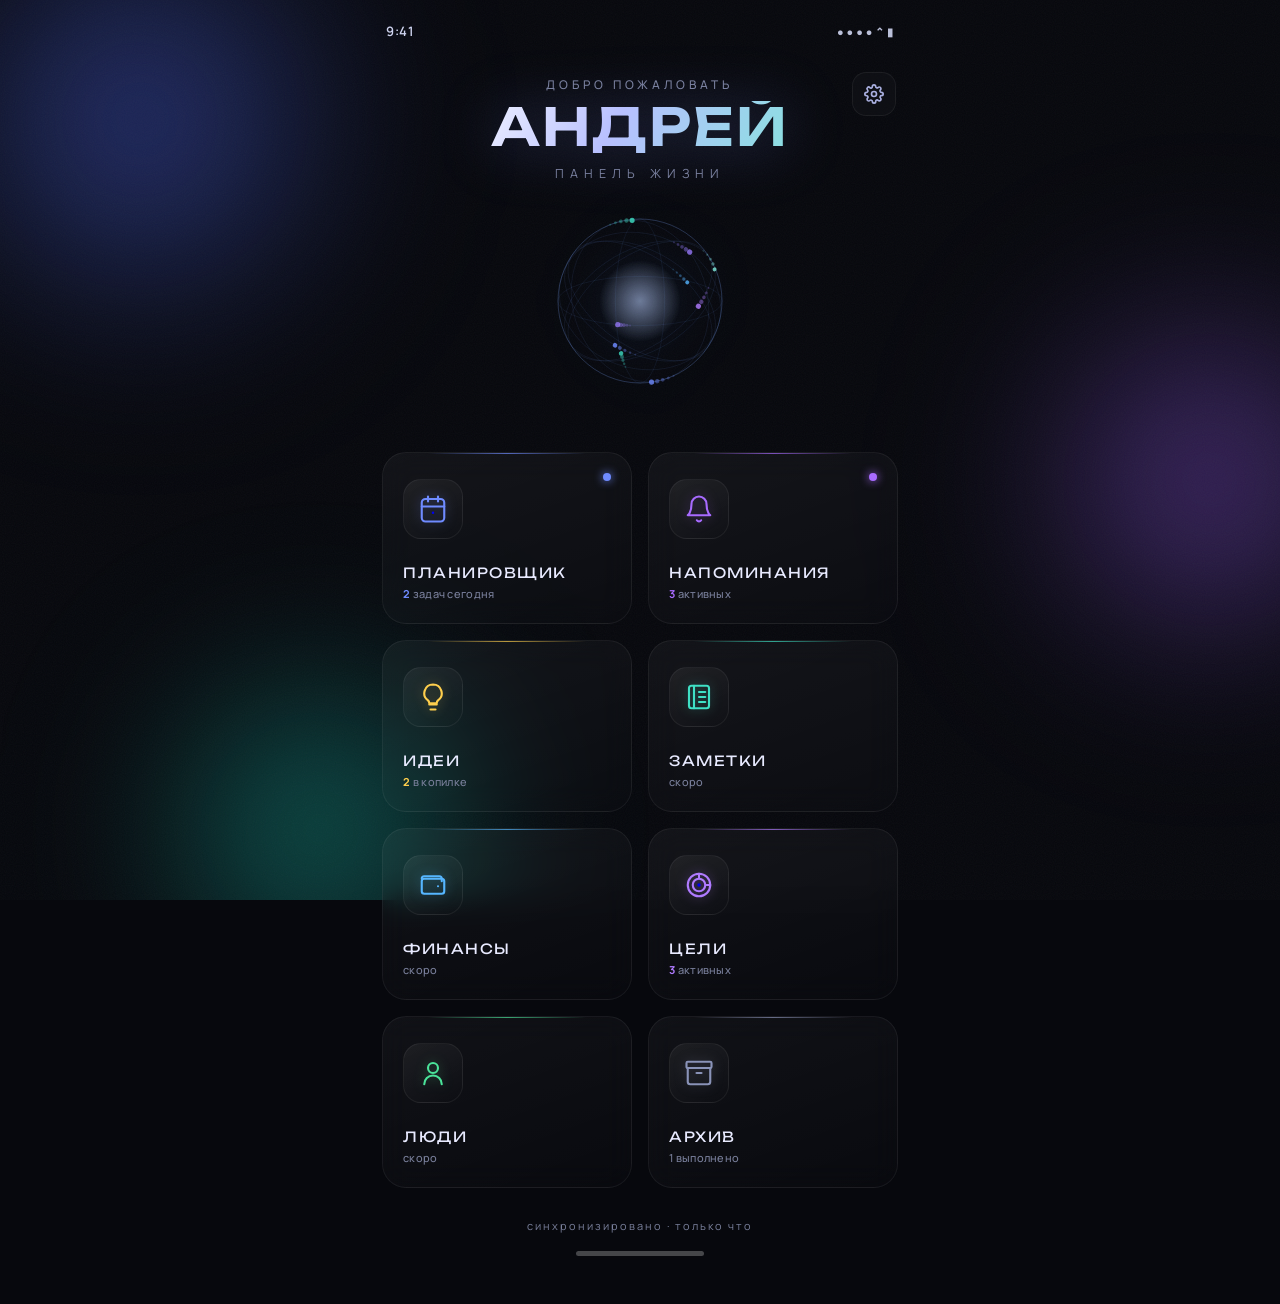
==== commit 947a5722: "Add files via upload" ====
--- a/index.html
+++ b/index.html
@@ -96,15 +96,15 @@
       <h1 class="name">АНДРЕЙ</h1>
       <div class="subtitle">панель жизни</div>
       <div class="spiral-wrap">
-                        <svg class="sphere" viewBox="0 0 210 210" xmlns="http://www.w3.org/2000/svg">
+                                <svg class="sphere" viewBox="0 0 210 210" xmlns="http://www.w3.org/2000/svg">
           <defs>
             <radialGradient id="coreGrad" cx="50%" cy="50%" r="50%"><stop offset="0%" stop-color="rgba(190,210,255,.55)"/><stop offset="100%" stop-color="rgba(190,210,255,0)"/></radialGradient>
-            <filter id="glow" x="-200%" y="-200%" width="500%" height="500%"><feGaussianBlur stdDeviation="2" result="b"/><feMerge><feMergeNode in="b"/><feMergeNode in="SourceGraphic"/></feMerge></filter>
+            <filter id="glow" x="-200%" y="-200%" width="500%" height="500%"><feGaussianBlur stdDeviation="1.6" result="b"/><feMerge><feMergeNode in="b"/><feMergeNode in="SourceGraphic"/></feMerge></filter>
           </defs>
           <circle class="core" cx="105" cy="105" r="41"/>
           <circle class="rim" cx="105" cy="105" r="82"/>
           <g transform="rotate(0 105 105)"><path class="orbit" d="M 23 105 a 82 82 0 1 0 164 0 a 82 82 0 1 0 -164 0"/></g><g transform="rotate(0 105 105)"><path class="orbit" d="M 23 105 a 82 24.599999999999998 0 1 0 164 0 a 82 24.599999999999998 0 1 0 -164 0"/></g><g transform="rotate(0 105 105)"><path class="orbit" d="M 80.4 105 a 24.599999999999998 82 0 1 0 49.199999999999996 0 a 24.599999999999998 82 0 1 0 -49.199999999999996 0"/></g><g transform="rotate(35 105 105)"><path class="orbit" d="M 23 105 a 82 45.1 0 1 0 164 0 a 82 45.1 0 1 0 -164 0"/></g><g transform="rotate(-35 105 105)"><path class="orbit" d="M 23 105 a 82 45.1 0 1 0 164 0 a 82 45.1 0 1 0 -164 0"/></g><g transform="rotate(60 105 105)"><path class="orbit" d="M 54.160000000000004 105 a 50.839999999999996 82 0 1 0 101.67999999999999 0 a 50.839999999999996 82 0 1 0 -101.67999999999999 0"/></g><g transform="rotate(-60 105 105)"><path class="orbit" d="M 54.160000000000004 105 a 50.839999999999996 82 0 1 0 101.67999999999999 0 a 50.839999999999996 82 0 1 0 -101.67999999999999 0"/></g><g transform="rotate(18 105 105)"><path class="orbit" d="M 23 105 a 82 67.24 0 1 0 164 0 a 82 67.24 0 1 0 -164 0"/></g><g transform="rotate(-18 105 105)"><path class="orbit" d="M 37.760000000000005 105 a 67.24 82 0 1 0 134.48 0 a 67.24 82 0 1 0 -134.48 0"/></g>
-          <g transform="rotate(0 105 105)" class="runner" style="animation-delay:-0.4s"><circle r="1.10" fill="#6f8bff" opacity="0.12" filter="url(#glow)"><animateMotion dur="9.9s" begin="-1.89s" repeatCount="indefinite" path="M 23 105 a 82 82 0 1 0 164 0 a 82 82 0 1 0 -164 0" rotate="auto"/></circle><circle r="1.54" fill="#6f8bff" opacity="0.18" filter="url(#glow)"><animateMotion dur="9.9s" begin="-1.76s" repeatCount="indefinite" path="M 23 105 a 82 82 0 1 0 164 0 a 82 82 0 1 0 -164 0" rotate="auto"/></circle><circle r="1.97" fill="#6f8bff" opacity="0.24" filter="url(#glow)"><animateMotion dur="9.9s" begin="-1.63s" repeatCount="indefinite" path="M 23 105 a 82 82 0 1 0 164 0 a 82 82 0 1 0 -164 0" rotate="auto"/></circle><circle r="2.40" fill="#6f8bff" filter="url(#glow)"><animateMotion dur="9.9s" begin="-1.50s" repeatCount="indefinite" path="M 23 105 a 82 82 0 1 0 164 0 a 82 82 0 1 0 -164 0" rotate="auto"/><animate attributeName="opacity" values="0.5;1;0.5" dur="5.0s" repeatCount="indefinite"/></circle></g><g transform="rotate(0 105 105)" class="runner" style="animation-delay:-0.5s"><circle r="1.10" fill="#9b7bff" opacity="0.12" filter="url(#glow)"><animateMotion dur="12.9s" begin="-1.61s" repeatCount="indefinite" path="M 23 105 a 82 24.599999999999998 0 1 0 164 0 a 82 24.599999999999998 0 1 0 -164 0" rotate="auto"/></circle><circle r="1.54" fill="#9b7bff" opacity="0.18" filter="url(#glow)"><animateMotion dur="12.9s" begin="-1.48s" repeatCount="indefinite" path="M 23 105 a 82 24.599999999999998 0 1 0 164 0 a 82 24.599999999999998 0 1 0 -164 0" rotate="auto"/></circle><circle r="1.97" fill="#9b7bff" opacity="0.24" filter="url(#glow)"><animateMotion dur="12.9s" begin="-1.35s" repeatCount="indefinite" path="M 23 105 a 82 24.599999999999998 0 1 0 164 0 a 82 24.599999999999998 0 1 0 -164 0" rotate="auto"/></circle><circle r="2.40" fill="#9b7bff" filter="url(#glow)"><animateMotion dur="12.9s" begin="-1.22s" repeatCount="indefinite" path="M 23 105 a 82 24.599999999999998 0 1 0 164 0 a 82 24.599999999999998 0 1 0 -164 0" rotate="auto"/><animate attributeName="opacity" values="0.5;1;0.5" dur="6.5s" repeatCount="indefinite"/></circle></g><g transform="rotate(0 105 105)" class="runner" style="animation-delay:-3.3s"><circle r="0.97" fill="#3fe0c5" opacity="0.12" filter="url(#glow)"><animateMotion dur="11.0s" begin="-0.80s" repeatCount="indefinite" path="M 80.4 105 a 24.599999999999998 82 0 1 0 49.199999999999996 0 a 24.599999999999998 82 0 1 0 -49.199999999999996 0" rotate="auto"/></circle><circle r="1.34" fill="#3fe0c5" opacity="0.18" filter="url(#glow)"><animateMotion dur="11.0s" begin="-0.67s" repeatCount="indefinite" path="M 80.4 105 a 24.599999999999998 82 0 1 0 49.199999999999996 0 a 24.599999999999998 82 0 1 0 -49.199999999999996 0" rotate="auto"/></circle><circle r="1.72" fill="#3fe0c5" opacity="0.24" filter="url(#glow)"><animateMotion dur="11.0s" begin="-0.54s" repeatCount="indefinite" path="M 80.4 105 a 24.599999999999998 82 0 1 0 49.199999999999996 0 a 24.599999999999998 82 0 1 0 -49.199999999999996 0" rotate="auto"/></circle><circle r="2.10" fill="#3fe0c5" filter="url(#glow)"><animateMotion dur="11.0s" begin="-0.41s" repeatCount="indefinite" path="M 80.4 105 a 24.599999999999998 82 0 1 0 49.199999999999996 0 a 24.599999999999998 82 0 1 0 -49.199999999999996 0" rotate="auto"/><animate attributeName="opacity" values="0.5;1;0.5" dur="5.5s" repeatCount="indefinite"/></circle></g><g transform="rotate(35 105 105)" class="runner" style="animation-delay:-6.6s"><circle r="0.83" fill="#56b6ff" opacity="0.12" filter="url(#glow)"><animateMotion dur="9.4s" begin="-5.59s" repeatCount="indefinite" path="M 23 105 a 82 45.1 0 1 0 164 0 a 82 45.1 0 1 0 -164 0" rotate="auto"/></circle><circle r="1.15" fill="#56b6ff" opacity="0.18" filter="url(#glow)"><animateMotion dur="9.4s" begin="-5.46s" repeatCount="indefinite" path="M 23 105 a 82 45.1 0 1 0 164 0 a 82 45.1 0 1 0 -164 0" rotate="auto"/></circle><circle r="1.48" fill="#56b6ff" opacity="0.24" filter="url(#glow)"><animateMotion dur="9.4s" begin="-5.33s" repeatCount="indefinite" path="M 23 105 a 82 45.1 0 1 0 164 0 a 82 45.1 0 1 0 -164 0" rotate="auto"/></circle><circle r="1.80" fill="#56b6ff" filter="url(#glow)"><animateMotion dur="9.4s" begin="-5.20s" repeatCount="indefinite" path="M 23 105 a 82 45.1 0 1 0 164 0 a 82 45.1 0 1 0 -164 0" rotate="auto"/><animate attributeName="opacity" values="0.5;1;0.5" dur="4.7s" repeatCount="indefinite"/></circle></g><g transform="rotate(-35 105 105)" class="runner" style="animation-delay:-4.7s"><circle r="1.10" fill="#b07bff" opacity="0.12" filter="url(#glow)"><animateMotion dur="8.7s" begin="-2.34s" repeatCount="indefinite" path="M 23 105 a 82 45.1 0 1 0 164 0 a 82 45.1 0 1 0 -164 0" rotate="auto"/></circle><circle r="1.54" fill="#b07bff" opacity="0.18" filter="url(#glow)"><animateMotion dur="8.7s" begin="-2.21s" repeatCount="indefinite" path="M 23 105 a 82 45.1 0 1 0 164 0 a 82 45.1 0 1 0 -164 0" rotate="auto"/></circle><circle r="1.97" fill="#b07bff" opacity="0.24" filter="url(#glow)"><animateMotion dur="8.7s" begin="-2.08s" repeatCount="indefinite" path="M 23 105 a 82 45.1 0 1 0 164 0 a 82 45.1 0 1 0 -164 0" rotate="auto"/></circle><circle r="2.40" fill="#b07bff" filter="url(#glow)"><animateMotion dur="8.7s" begin="-1.95s" repeatCount="indefinite" path="M 23 105 a 82 45.1 0 1 0 164 0 a 82 45.1 0 1 0 -164 0" rotate="auto"/><animate attributeName="opacity" values="0.5;1;0.5" dur="4.4s" repeatCount="indefinite"/></circle></g><g transform="rotate(60 105 105)" class="runner" style="animation-delay:-7.8s"><circle r="0.83" fill="#7ee8d8" opacity="0.12" filter="url(#glow)"><animateMotion dur="8.4s" begin="-5.29s" repeatCount="indefinite" path="M 54.160000000000004 105 a 50.839999999999996 82 0 1 0 101.67999999999999 0 a 50.839999999999996 82 0 1 0 -101.67999999999999 0" rotate="auto"/></circle><circle r="1.15" fill="#7ee8d8" opacity="0.18" filter="url(#glow)"><animateMotion dur="8.4s" begin="-5.16s" repeatCount="indefinite" path="M 54.160000000000004 105 a 50.839999999999996 82 0 1 0 101.67999999999999 0 a 50.839999999999996 82 0 1 0 -101.67999999999999 0" rotate="auto"/></circle><circle r="1.48" fill="#7ee8d8" opacity="0.24" filter="url(#glow)"><animateMotion dur="8.4s" begin="-5.03s" repeatCount="indefinite" path="M 54.160000000000004 105 a 50.839999999999996 82 0 1 0 101.67999999999999 0 a 50.839999999999996 82 0 1 0 -101.67999999999999 0" rotate="auto"/></circle><circle r="1.80" fill="#7ee8d8" filter="url(#glow)"><animateMotion dur="8.4s" begin="-4.90s" repeatCount="indefinite" path="M 54.160000000000004 105 a 50.839999999999996 82 0 1 0 101.67999999999999 0 a 50.839999999999996 82 0 1 0 -101.67999999999999 0" rotate="auto"/><animate attributeName="opacity" values="0.5;1;0.5" dur="4.2s" repeatCount="indefinite"/></circle></g><g transform="rotate(-60 105 105)" class="runner" style="animation-delay:-3.4s"><circle r="0.97" fill="#6f8bff" opacity="0.12" filter="url(#glow)"><animateMotion dur="8.3s" begin="-7.50s" repeatCount="indefinite" path="M 54.160000000000004 105 a 50.839999999999996 82 0 1 0 101.67999999999999 0 a 50.839999999999996 82 0 1 0 -101.67999999999999 0" rotate="auto"/></circle><circle r="1.34" fill="#6f8bff" opacity="0.18" filter="url(#glow)"><animateMotion dur="8.3s" begin="-7.37s" repeatCount="indefinite" path="M 54.160000000000004 105 a 50.839999999999996 82 0 1 0 101.67999999999999 0 a 50.839999999999996 82 0 1 0 -101.67999999999999 0" rotate="auto"/></circle><circle r="1.72" fill="#6f8bff" opacity="0.24" filter="url(#glow)"><animateMotion dur="8.3s" begin="-7.24s" repeatCount="indefinite" path="M 54.160000000000004 105 a 50.839999999999996 82 0 1 0 101.67999999999999 0 a 50.839999999999996 82 0 1 0 -101.67999999999999 0" rotate="auto"/></circle><circle r="2.10" fill="#6f8bff" filter="url(#glow)"><animateMotion dur="8.3s" begin="-7.11s" repeatCount="indefinite" path="M 54.160000000000004 105 a 50.839999999999996 82 0 1 0 101.67999999999999 0 a 50.839999999999996 82 0 1 0 -101.67999999999999 0" rotate="auto"/><animate attributeName="opacity" values="0.5;1;0.5" dur="4.1s" repeatCount="indefinite"/></circle></g><g transform="rotate(18 105 105)" class="runner" style="animation-delay:-6.5s"><circle r="1.10" fill="#9b7bff" opacity="0.12" filter="url(#glow)"><animateMotion dur="11.2s" begin="-6.81s" repeatCount="indefinite" path="M 23 105 a 82 67.24 0 1 0 164 0 a 82 67.24 0 1 0 -164 0" rotate="auto"/></circle><circle r="1.54" fill="#9b7bff" opacity="0.18" filter="url(#glow)"><animateMotion dur="11.2s" begin="-6.68s" repeatCount="indefinite" path="M 23 105 a 82 67.24 0 1 0 164 0 a 82 67.24 0 1 0 -164 0" rotate="auto"/></circle><circle r="1.97" fill="#9b7bff" opacity="0.24" filter="url(#glow)"><animateMotion dur="11.2s" begin="-6.55s" repeatCount="indefinite" path="M 23 105 a 82 67.24 0 1 0 164 0 a 82 67.24 0 1 0 -164 0" rotate="auto"/></circle><circle r="2.40" fill="#9b7bff" filter="url(#glow)"><animateMotion dur="11.2s" begin="-6.42s" repeatCount="indefinite" path="M 23 105 a 82 67.24 0 1 0 164 0 a 82 67.24 0 1 0 -164 0" rotate="auto"/><animate attributeName="opacity" values="0.5;1;0.5" dur="5.6s" repeatCount="indefinite"/></circle></g><g transform="rotate(-18 105 105)" class="runner" style="animation-delay:-1.5s"><circle r="1.10" fill="#3fe0c5" opacity="0.12" filter="url(#glow)"><animateMotion dur="9.1s" begin="-5.67s" repeatCount="indefinite" path="M 37.760000000000005 105 a 67.24 82 0 1 0 134.48 0 a 67.24 82 0 1 0 -134.48 0" rotate="auto"/></circle><circle r="1.54" fill="#3fe0c5" opacity="0.18" filter="url(#glow)"><animateMotion dur="9.1s" begin="-5.54s" repeatCount="indefinite" path="M 37.760000000000005 105 a 67.24 82 0 1 0 134.48 0 a 67.24 82 0 1 0 -134.48 0" rotate="auto"/></circle><circle r="1.97" fill="#3fe0c5" opacity="0.24" filter="url(#glow)"><animateMotion dur="9.1s" begin="-5.41s" repeatCount="indefinite" path="M 37.760000000000005 105 a 67.24 82 0 1 0 134.48 0 a 67.24 82 0 1 0 -134.48 0" rotate="auto"/></circle><circle r="2.40" fill="#3fe0c5" filter="url(#glow)"><animateMotion dur="9.1s" begin="-5.28s" repeatCount="indefinite" path="M 37.760000000000005 105 a 67.24 82 0 1 0 134.48 0 a 67.24 82 0 1 0 -134.48 0" rotate="auto"/><animate attributeName="opacity" values="0.5;1;0.5" dur="4.5s" repeatCount="indefinite"/></circle></g>
+          <g transform="rotate(0 105 105)" class="runner" style="animation-delay:-0.4s"><circle r="1.04" fill="#6f8bff" opacity="0.20" filter="url(#glow)"><animateMotion dur="9.9s" begin="-1.94s" repeatCount="indefinite" path="M 23 105 a 82 82 0 1 0 164 0 a 82 82 0 1 0 -164 0" rotate="auto"/></circle><circle r="1.43" fill="#6f8bff" opacity="0.28" filter="url(#glow)"><animateMotion dur="9.9s" begin="-1.83s" repeatCount="indefinite" path="M 23 105 a 82 82 0 1 0 164 0 a 82 82 0 1 0 -164 0" rotate="auto"/></circle><circle r="1.82" fill="#6f8bff" opacity="0.35" filter="url(#glow)"><animateMotion dur="9.9s" begin="-1.72s" repeatCount="indefinite" path="M 23 105 a 82 82 0 1 0 164 0 a 82 82 0 1 0 -164 0" rotate="auto"/></circle><circle r="2.21" fill="#6f8bff" opacity="0.42" filter="url(#glow)"><animateMotion dur="9.9s" begin="-1.61s" repeatCount="indefinite" path="M 23 105 a 82 82 0 1 0 164 0 a 82 82 0 1 0 -164 0" rotate="auto"/></circle><circle r="2.60" fill="#6f8bff" filter="url(#glow)"><animateMotion dur="9.9s" begin="-1.50s" repeatCount="indefinite" path="M 23 105 a 82 82 0 1 0 164 0 a 82 82 0 1 0 -164 0" rotate="auto"/><animate attributeName="opacity" values="0.6;1;0.6" dur="5.0s" repeatCount="indefinite"/></circle></g><g transform="rotate(0 105 105)" class="runner" style="animation-delay:-0.5s"><circle r="1.04" fill="#9b7bff" opacity="0.20" filter="url(#glow)"><animateMotion dur="12.9s" begin="-1.66s" repeatCount="indefinite" path="M 23 105 a 82 24.599999999999998 0 1 0 164 0 a 82 24.599999999999998 0 1 0 -164 0" rotate="auto"/></circle><circle r="1.43" fill="#9b7bff" opacity="0.28" filter="url(#glow)"><animateMotion dur="12.9s" begin="-1.55s" repeatCount="indefinite" path="M 23 105 a 82 24.599999999999998 0 1 0 164 0 a 82 24.599999999999998 0 1 0 -164 0" rotate="auto"/></circle><circle r="1.82" fill="#9b7bff" opacity="0.35" filter="url(#glow)"><animateMotion dur="12.9s" begin="-1.44s" repeatCount="indefinite" path="M 23 105 a 82 24.599999999999998 0 1 0 164 0 a 82 24.599999999999998 0 1 0 -164 0" rotate="auto"/></circle><circle r="2.21" fill="#9b7bff" opacity="0.42" filter="url(#glow)"><animateMotion dur="12.9s" begin="-1.33s" repeatCount="indefinite" path="M 23 105 a 82 24.599999999999998 0 1 0 164 0 a 82 24.599999999999998 0 1 0 -164 0" rotate="auto"/></circle><circle r="2.60" fill="#9b7bff" filter="url(#glow)"><animateMotion dur="12.9s" begin="-1.22s" repeatCount="indefinite" path="M 23 105 a 82 24.599999999999998 0 1 0 164 0 a 82 24.599999999999998 0 1 0 -164 0" rotate="auto"/><animate attributeName="opacity" values="0.6;1;0.6" dur="6.5s" repeatCount="indefinite"/></circle></g><g transform="rotate(0 105 105)" class="runner" style="animation-delay:-3.3s"><circle r="0.92" fill="#3fe0c5" opacity="0.20" filter="url(#glow)"><animateMotion dur="11.0s" begin="-0.85s" repeatCount="indefinite" path="M 80.4 105 a 24.599999999999998 82 0 1 0 49.199999999999996 0 a 24.599999999999998 82 0 1 0 -49.199999999999996 0" rotate="auto"/></circle><circle r="1.26" fill="#3fe0c5" opacity="0.28" filter="url(#glow)"><animateMotion dur="11.0s" begin="-0.74s" repeatCount="indefinite" path="M 80.4 105 a 24.599999999999998 82 0 1 0 49.199999999999996 0 a 24.599999999999998 82 0 1 0 -49.199999999999996 0" rotate="auto"/></circle><circle r="1.61" fill="#3fe0c5" opacity="0.35" filter="url(#glow)"><animateMotion dur="11.0s" begin="-0.63s" repeatCount="indefinite" path="M 80.4 105 a 24.599999999999998 82 0 1 0 49.199999999999996 0 a 24.599999999999998 82 0 1 0 -49.199999999999996 0" rotate="auto"/></circle><circle r="1.95" fill="#3fe0c5" opacity="0.42" filter="url(#glow)"><animateMotion dur="11.0s" begin="-0.52s" repeatCount="indefinite" path="M 80.4 105 a 24.599999999999998 82 0 1 0 49.199999999999996 0 a 24.599999999999998 82 0 1 0 -49.199999999999996 0" rotate="auto"/></circle><circle r="2.30" fill="#3fe0c5" filter="url(#glow)"><animateMotion dur="11.0s" begin="-0.41s" repeatCount="indefinite" path="M 80.4 105 a 24.599999999999998 82 0 1 0 49.199999999999996 0 a 24.599999999999998 82 0 1 0 -49.199999999999996 0" rotate="auto"/><animate attributeName="opacity" values="0.6;1;0.6" dur="5.5s" repeatCount="indefinite"/></circle></g><g transform="rotate(35 105 105)" class="runner" style="animation-delay:-6.6s"><circle r="0.80" fill="#56b6ff" opacity="0.20" filter="url(#glow)"><animateMotion dur="9.4s" begin="-5.64s" repeatCount="indefinite" path="M 23 105 a 82 45.1 0 1 0 164 0 a 82 45.1 0 1 0 -164 0" rotate="auto"/></circle><circle r="1.10" fill="#56b6ff" opacity="0.28" filter="url(#glow)"><animateMotion dur="9.4s" begin="-5.53s" repeatCount="indefinite" path="M 23 105 a 82 45.1 0 1 0 164 0 a 82 45.1 0 1 0 -164 0" rotate="auto"/></circle><circle r="1.40" fill="#56b6ff" opacity="0.35" filter="url(#glow)"><animateMotion dur="9.4s" begin="-5.42s" repeatCount="indefinite" path="M 23 105 a 82 45.1 0 1 0 164 0 a 82 45.1 0 1 0 -164 0" rotate="auto"/></circle><circle r="1.70" fill="#56b6ff" opacity="0.42" filter="url(#glow)"><animateMotion dur="9.4s" begin="-5.31s" repeatCount="indefinite" path="M 23 105 a 82 45.1 0 1 0 164 0 a 82 45.1 0 1 0 -164 0" rotate="auto"/></circle><circle r="2.00" fill="#56b6ff" filter="url(#glow)"><animateMotion dur="9.4s" begin="-5.20s" repeatCount="indefinite" path="M 23 105 a 82 45.1 0 1 0 164 0 a 82 45.1 0 1 0 -164 0" rotate="auto"/><animate attributeName="opacity" values="0.6;1;0.6" dur="4.7s" repeatCount="indefinite"/></circle></g><g transform="rotate(-35 105 105)" class="runner" style="animation-delay:-4.7s"><circle r="1.04" fill="#b07bff" opacity="0.20" filter="url(#glow)"><animateMotion dur="8.7s" begin="-2.39s" repeatCount="indefinite" path="M 23 105 a 82 45.1 0 1 0 164 0 a 82 45.1 0 1 0 -164 0" rotate="auto"/></circle><circle r="1.43" fill="#b07bff" opacity="0.28" filter="url(#glow)"><animateMotion dur="8.7s" begin="-2.28s" repeatCount="indefinite" path="M 23 105 a 82 45.1 0 1 0 164 0 a 82 45.1 0 1 0 -164 0" rotate="auto"/></circle><circle r="1.82" fill="#b07bff" opacity="0.35" filter="url(#glow)"><animateMotion dur="8.7s" begin="-2.17s" repeatCount="indefinite" path="M 23 105 a 82 45.1 0 1 0 164 0 a 82 45.1 0 1 0 -164 0" rotate="auto"/></circle><circle r="2.21" fill="#b07bff" opacity="0.42" filter="url(#glow)"><animateMotion dur="8.7s" begin="-2.06s" repeatCount="indefinite" path="M 23 105 a 82 45.1 0 1 0 164 0 a 82 45.1 0 1 0 -164 0" rotate="auto"/></circle><circle r="2.60" fill="#b07bff" filter="url(#glow)"><animateMotion dur="8.7s" begin="-1.95s" repeatCount="indefinite" path="M 23 105 a 82 45.1 0 1 0 164 0 a 82 45.1 0 1 0 -164 0" rotate="auto"/><animate attributeName="opacity" values="0.6;1;0.6" dur="4.4s" repeatCount="indefinite"/></circle></g><g transform="rotate(60 105 105)" class="runner" style="animation-delay:-7.8s"><circle r="0.80" fill="#7ee8d8" opacity="0.20" filter="url(#glow)"><animateMotion dur="8.4s" begin="-5.34s" repeatCount="indefinite" path="M 54.160000000000004 105 a 50.839999999999996 82 0 1 0 101.67999999999999 0 a 50.839999999999996 82 0 1 0 -101.67999999999999 0" rotate="auto"/></circle><circle r="1.10" fill="#7ee8d8" opacity="0.28" filter="url(#glow)"><animateMotion dur="8.4s" begin="-5.23s" repeatCount="indefinite" path="M 54.160000000000004 105 a 50.839999999999996 82 0 1 0 101.67999999999999 0 a 50.839999999999996 82 0 1 0 -101.67999999999999 0" rotate="auto"/></circle><circle r="1.40" fill="#7ee8d8" opacity="0.35" filter="url(#glow)"><animateMotion dur="8.4s" begin="-5.12s" repeatCount="indefinite" path="M 54.160000000000004 105 a 50.839999999999996 82 0 1 0 101.67999999999999 0 a 50.839999999999996 82 0 1 0 -101.67999999999999 0" rotate="auto"/></circle><circle r="1.70" fill="#7ee8d8" opacity="0.42" filter="url(#glow)"><animateMotion dur="8.4s" begin="-5.01s" repeatCount="indefinite" path="M 54.160000000000004 105 a 50.839999999999996 82 0 1 0 101.67999999999999 0 a 50.839999999999996 82 0 1 0 -101.67999999999999 0" rotate="auto"/></circle><circle r="2.00" fill="#7ee8d8" filter="url(#glow)"><animateMotion dur="8.4s" begin="-4.90s" repeatCount="indefinite" path="M 54.160000000000004 105 a 50.839999999999996 82 0 1 0 101.67999999999999 0 a 50.839999999999996 82 0 1 0 -101.67999999999999 0" rotate="auto"/><animate attributeName="opacity" values="0.6;1;0.6" dur="4.2s" repeatCount="indefinite"/></circle></g><g transform="rotate(-60 105 105)" class="runner" style="animation-delay:-3.4s"><circle r="0.92" fill="#6f8bff" opacity="0.20" filter="url(#glow)"><animateMotion dur="8.3s" begin="-7.55s" repeatCount="indefinite" path="M 54.160000000000004 105 a 50.839999999999996 82 0 1 0 101.67999999999999 0 a 50.839999999999996 82 0 1 0 -101.67999999999999 0" rotate="auto"/></circle><circle r="1.26" fill="#6f8bff" opacity="0.28" filter="url(#glow)"><animateMotion dur="8.3s" begin="-7.44s" repeatCount="indefinite" path="M 54.160000000000004 105 a 50.839999999999996 82 0 1 0 101.67999999999999 0 a 50.839999999999996 82 0 1 0 -101.67999999999999 0" rotate="auto"/></circle><circle r="1.61" fill="#6f8bff" opacity="0.35" filter="url(#glow)"><animateMotion dur="8.3s" begin="-7.33s" repeatCount="indefinite" path="M 54.160000000000004 105 a 50.839999999999996 82 0 1 0 101.67999999999999 0 a 50.839999999999996 82 0 1 0 -101.67999999999999 0" rotate="auto"/></circle><circle r="1.95" fill="#6f8bff" opacity="0.42" filter="url(#glow)"><animateMotion dur="8.3s" begin="-7.22s" repeatCount="indefinite" path="M 54.160000000000004 105 a 50.839999999999996 82 0 1 0 101.67999999999999 0 a 50.839999999999996 82 0 1 0 -101.67999999999999 0" rotate="auto"/></circle><circle r="2.30" fill="#6f8bff" filter="url(#glow)"><animateMotion dur="8.3s" begin="-7.11s" repeatCount="indefinite" path="M 54.160000000000004 105 a 50.839999999999996 82 0 1 0 101.67999999999999 0 a 50.839999999999996 82 0 1 0 -101.67999999999999 0" rotate="auto"/><animate attributeName="opacity" values="0.6;1;0.6" dur="4.1s" repeatCount="indefinite"/></circle></g><g transform="rotate(18 105 105)" class="runner" style="animation-delay:-6.5s"><circle r="1.04" fill="#9b7bff" opacity="0.20" filter="url(#glow)"><animateMotion dur="11.2s" begin="-6.86s" repeatCount="indefinite" path="M 23 105 a 82 67.24 0 1 0 164 0 a 82 67.24 0 1 0 -164 0" rotate="auto"/></circle><circle r="1.43" fill="#9b7bff" opacity="0.28" filter="url(#glow)"><animateMotion dur="11.2s" begin="-6.75s" repeatCount="indefinite" path="M 23 105 a 82 67.24 0 1 0 164 0 a 82 67.24 0 1 0 -164 0" rotate="auto"/></circle><circle r="1.82" fill="#9b7bff" opacity="0.35" filter="url(#glow)"><animateMotion dur="11.2s" begin="-6.64s" repeatCount="indefinite" path="M 23 105 a 82 67.24 0 1 0 164 0 a 82 67.24 0 1 0 -164 0" rotate="auto"/></circle><circle r="2.21" fill="#9b7bff" opacity="0.42" filter="url(#glow)"><animateMotion dur="11.2s" begin="-6.53s" repeatCount="indefinite" path="M 23 105 a 82 67.24 0 1 0 164 0 a 82 67.24 0 1 0 -164 0" rotate="auto"/></circle><circle r="2.60" fill="#9b7bff" filter="url(#glow)"><animateMotion dur="11.2s" begin="-6.42s" repeatCount="indefinite" path="M 23 105 a 82 67.24 0 1 0 164 0 a 82 67.24 0 1 0 -164 0" rotate="auto"/><animate attributeName="opacity" values="0.6;1;0.6" dur="5.6s" repeatCount="indefinite"/></circle></g><g transform="rotate(-18 105 105)" class="runner" style="animation-delay:-1.5s"><circle r="1.04" fill="#3fe0c5" opacity="0.20" filter="url(#glow)"><animateMotion dur="9.1s" begin="-5.72s" repeatCount="indefinite" path="M 37.760000000000005 105 a 67.24 82 0 1 0 134.48 0 a 67.24 82 0 1 0 -134.48 0" rotate="auto"/></circle><circle r="1.43" fill="#3fe0c5" opacity="0.28" filter="url(#glow)"><animateMotion dur="9.1s" begin="-5.61s" repeatCount="indefinite" path="M 37.760000000000005 105 a 67.24 82 0 1 0 134.48 0 a 67.24 82 0 1 0 -134.48 0" rotate="auto"/></circle><circle r="1.82" fill="#3fe0c5" opacity="0.35" filter="url(#glow)"><animateMotion dur="9.1s" begin="-5.50s" repeatCount="indefinite" path="M 37.760000000000005 105 a 67.24 82 0 1 0 134.48 0 a 67.24 82 0 1 0 -134.48 0" rotate="auto"/></circle><circle r="2.21" fill="#3fe0c5" opacity="0.42" filter="url(#glow)"><animateMotion dur="9.1s" begin="-5.39s" repeatCount="indefinite" path="M 37.760000000000005 105 a 67.24 82 0 1 0 134.48 0 a 67.24 82 0 1 0 -134.48 0" rotate="auto"/></circle><circle r="2.60" fill="#3fe0c5" filter="url(#glow)"><animateMotion dur="9.1s" begin="-5.28s" repeatCount="indefinite" path="M 37.760000000000005 105 a 67.24 82 0 1 0 134.48 0 a 67.24 82 0 1 0 -134.48 0" rotate="auto"/><animate attributeName="opacity" values="0.6;1;0.6" dur="4.5s" repeatCount="indefinite"/></circle></g>
         </svg>
       </div>
     </header>
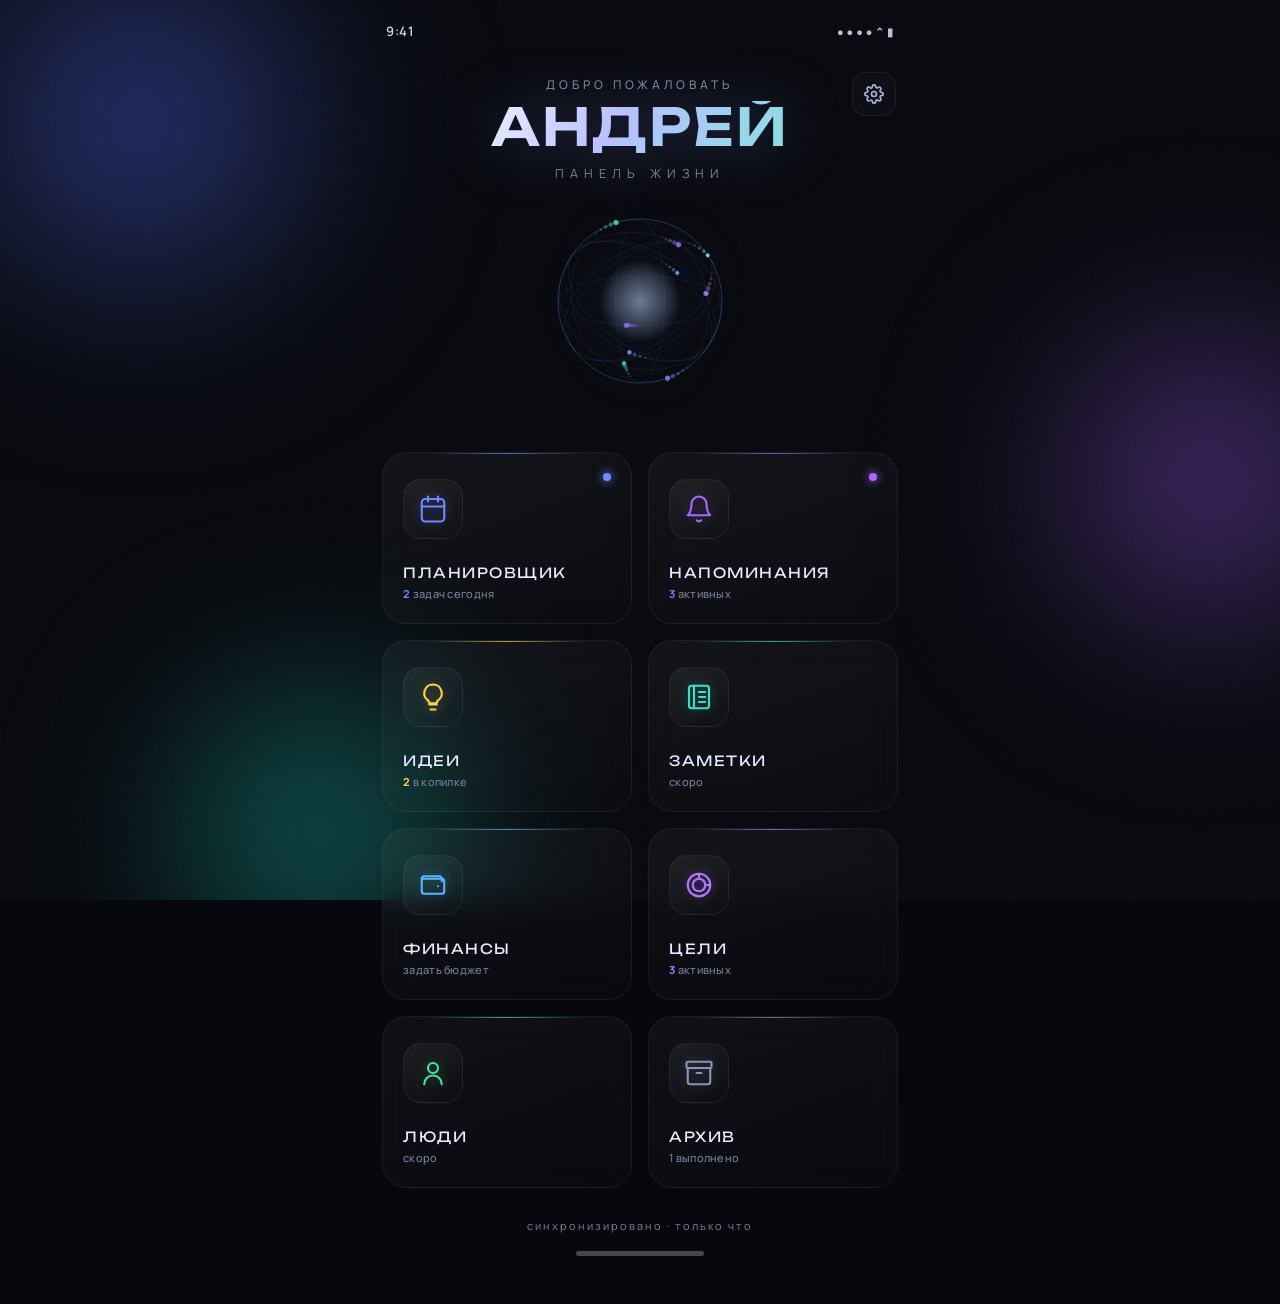
==== commit bed7e824: "Add files via upload" ====
--- a/index.html
+++ b/index.html
@@ -128,9 +128,9 @@
         <div class="icon"><svg viewBox="0 0 24 24"><rect x="4" y="3" width="16" height="18" rx="2"/><path d="M8 3v18M12 8h5M12 12h5M12 16h5"/></svg></div>
         <div><div class="label">Заметки</div><div class="meta">скоро</div></div>
       </a>
-      <a class="card c-fin" href="#">
+      <a class="card c-fin" href="finance.html">
         <div class="icon"><svg viewBox="0 0 24 24"><path d="M3 7a2 2 0 012-2h12a2 2 0 012 2v2"/><rect x="3" y="7" width="18" height="12" rx="2"/><path d="M16 13h.01"/></svg></div>
-        <div><div class="label">Финансы</div><div class="meta">скоро</div></div>
+        <div><div class="label">Финансы</div><div class="meta" id="m-fin">скоро</div></div>
       </a>
       <a class="card c-goal" href="#">
         <div class="icon"><svg viewBox="0 0 24 24"><circle cx="12" cy="12" r="9"/><circle cx="12" cy="12" r="5"/><circle cx="12" cy="12" r="1.4" fill="currentColor" stroke="none"/><path d="M12 3v3M21 12h-3"/></svg></div>
@@ -168,6 +168,22 @@
   set('m-goal', goalCnt, 'активных');
   document.getElementById('m-arch').textContent = arch? (arch+' выполнено') : 'всё сохранено';
   function set(id,n,suffix){const el=document.getElementById(id);if(el)el.innerHTML='<b>'+n+'</b> '+suffix;}
+
+  // живой остаток на карточке Финансы
+  (function(){
+    const el=document.getElementById('m-fin'); if(!el) return;
+    const F=Store.finance;
+    if(!F || !F.budget || !F.budget.total || !F.budget.start || !F.budget.end){ el.textContent='задать бюджет'; return; }
+    const pISO=s=>{const[y,m,d]=s.split('-').map(Number);return new Date(y,m-1,d);};
+    const nd=Math.max(1,Math.round((pISO(F.budget.end)-pISO(F.budget.start))/86400000)+1);
+    const base=F.budget.total/nd;
+    let i=Math.round((pISO(Store.today())-pISO(F.budget.start))/86400000);
+    i=Math.max(0,Math.min(nd-1,i));
+    const spent=k=>{const key=(()=>{const dd=pISO(F.budget.start);dd.setDate(dd.getDate()+k);return dd.toISOString().slice(0,10);})();return (F.exp[key]||[]).filter(e=>!e.off).reduce((s,e)=>s+e.a,0);};
+    let carry=0; for(let k=0;k<i;k++) carry+=base-spent(k);
+    const rem=Math.round(base+carry-spent(i));
+    el.innerHTML='<b>'+(rem>=0?'+':'')+rem+' €</b> на сегодня';
+  })();
 })();
 
 // ===== ореол за курсором =====
